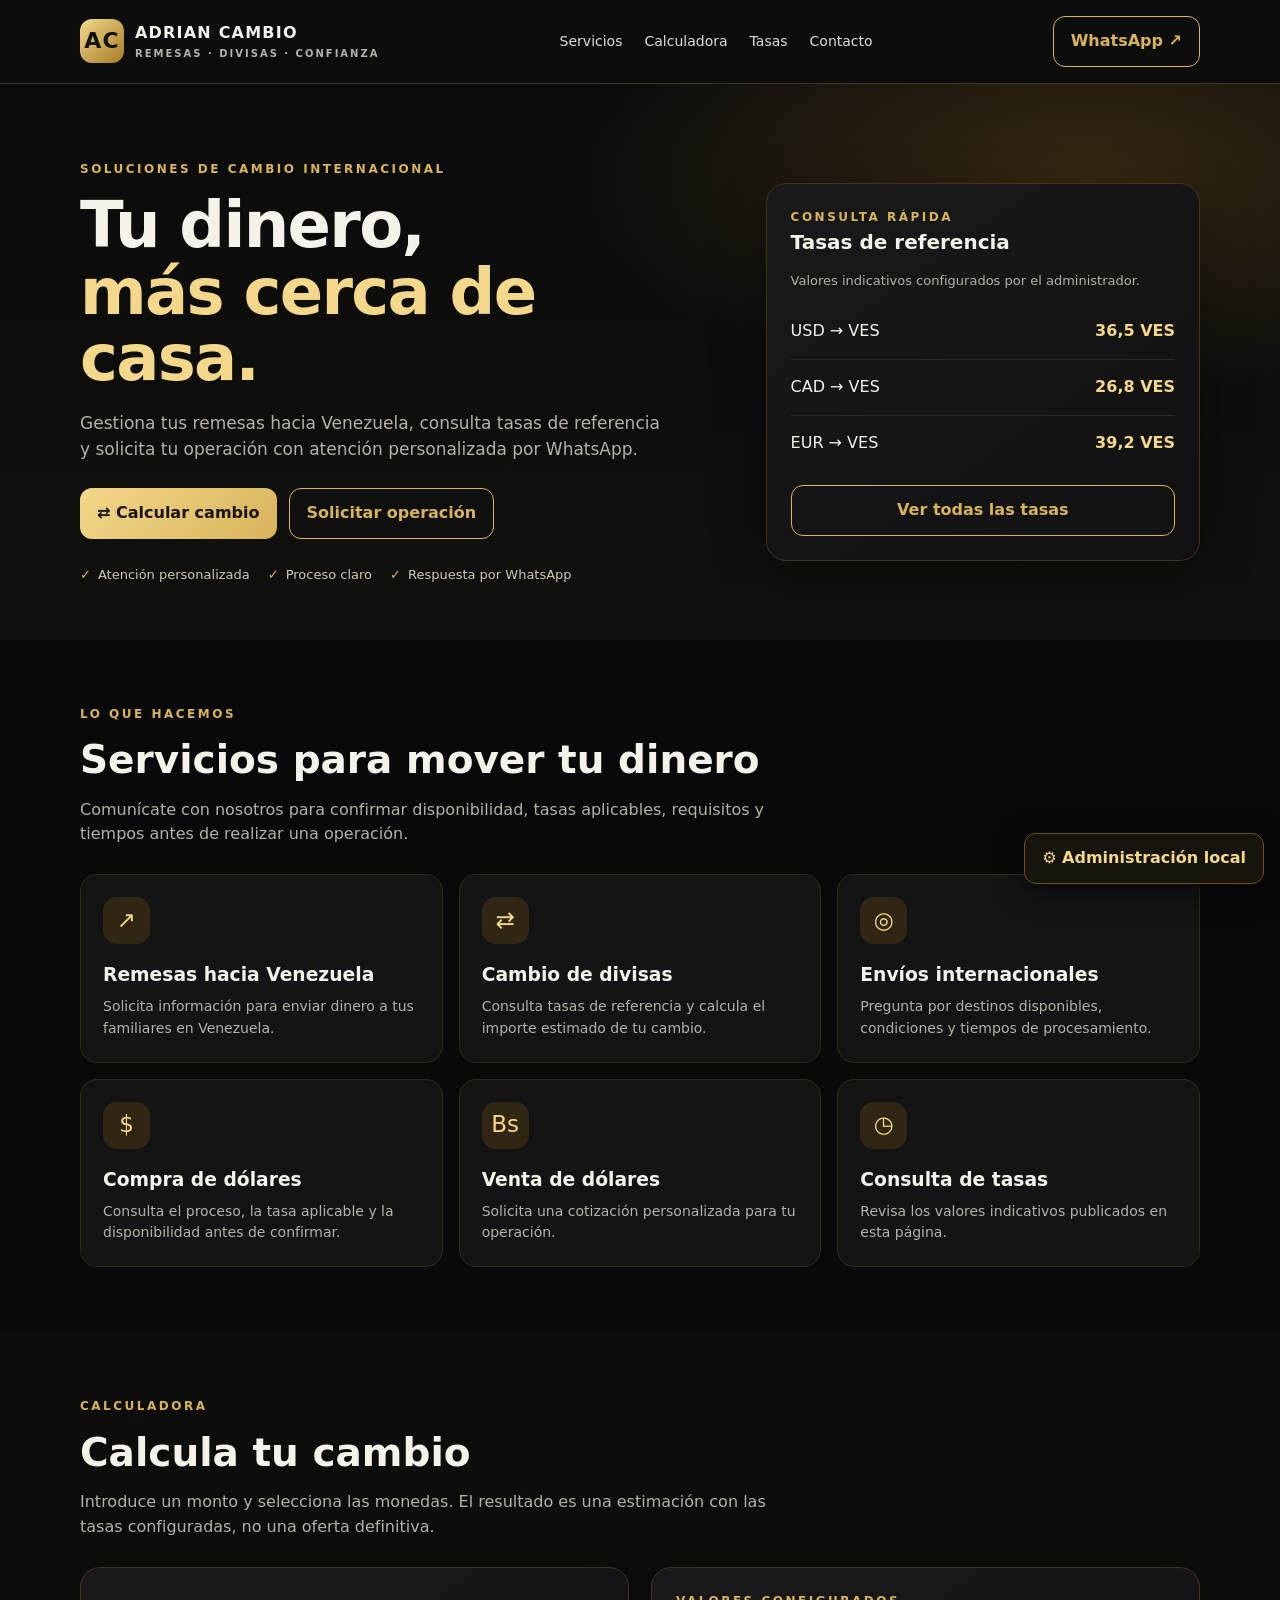
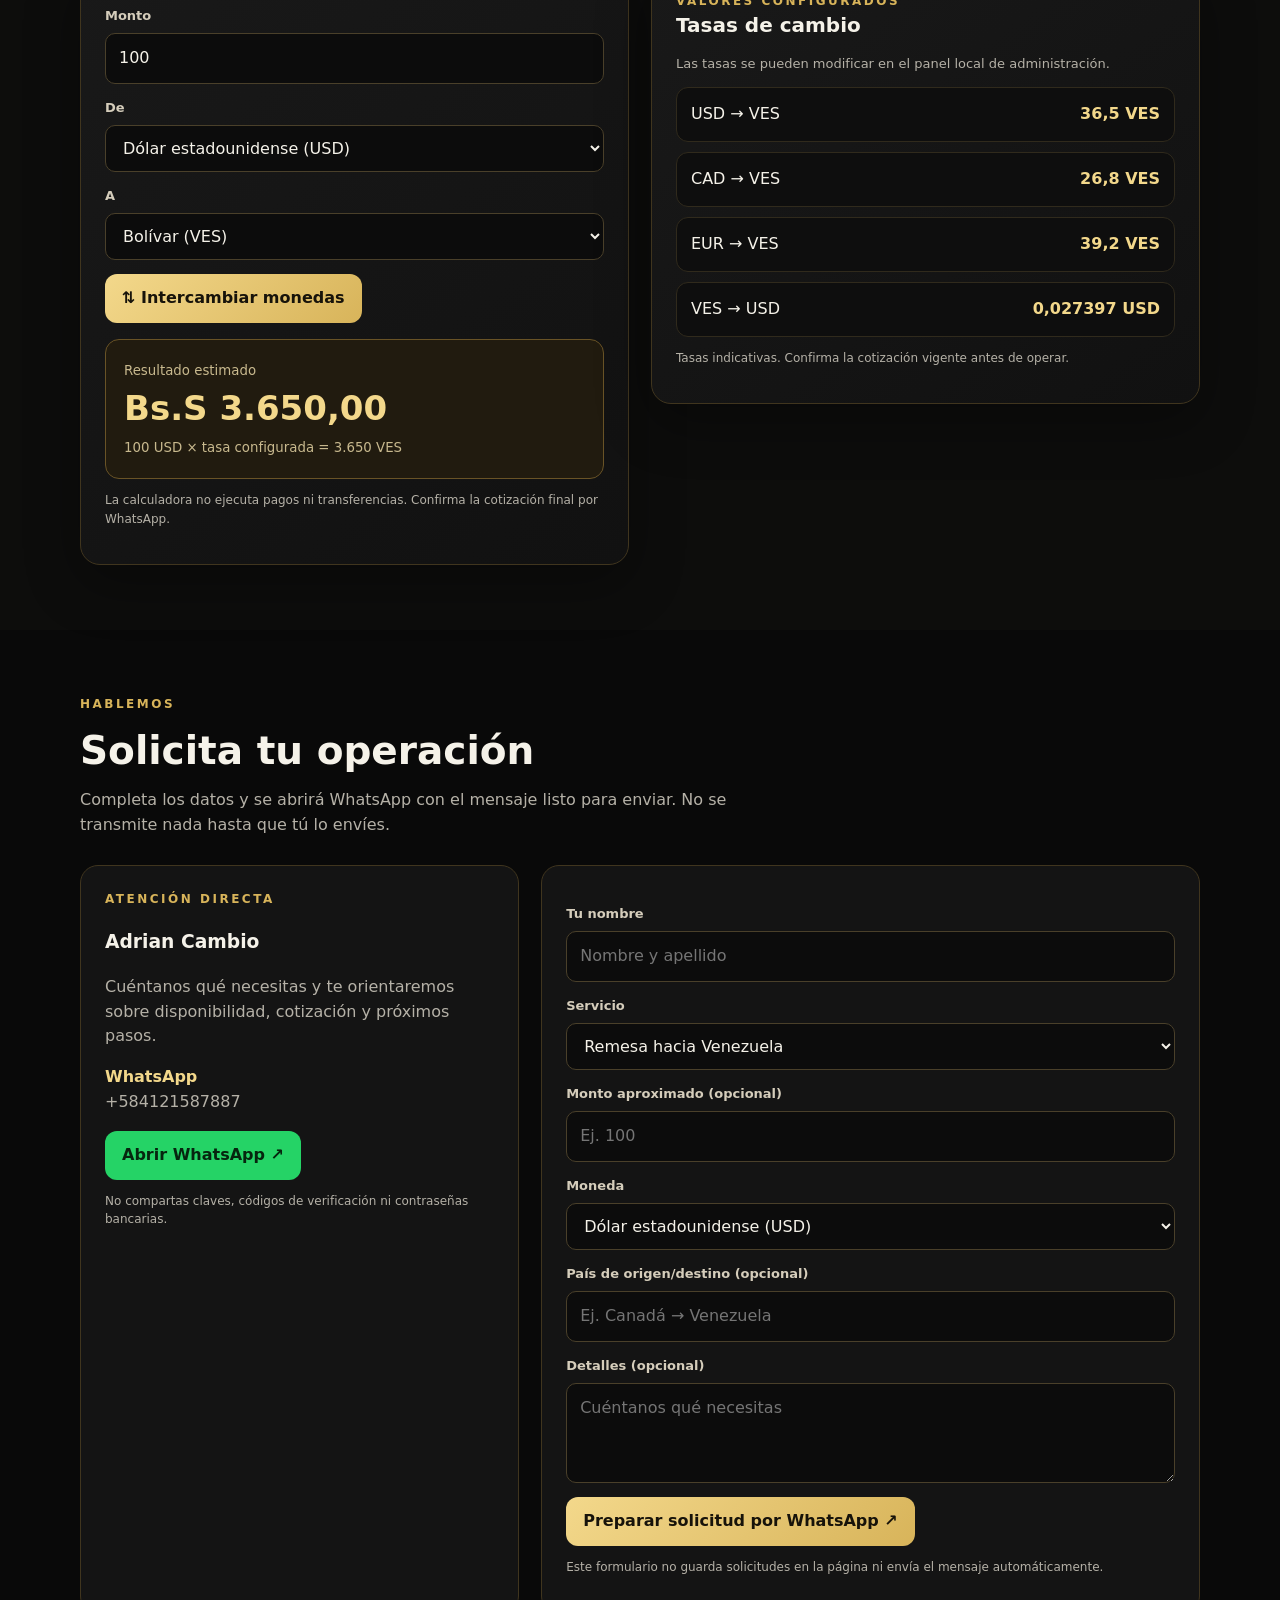
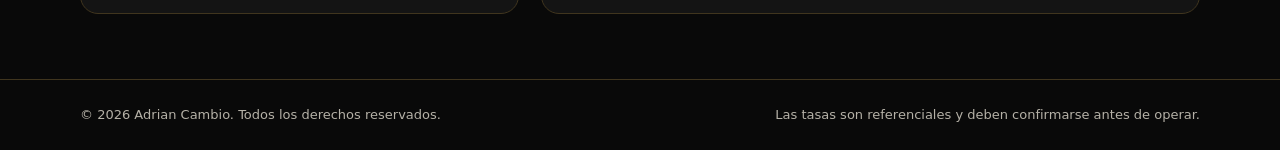
==== index.html @ f095df82 "Rename adrian_cambio (1).html to index.html" ====
<!DOCTYPE html>
<html lang="es">
<head>
<meta charset="UTF-8">
<meta name="viewport" content="width=device-width, initial-scale=1">
<meta name="theme-color" content="#0b0b0b">
<meta name="description" content="Adrian Cambio: remesas hacia Venezuela, cambio de divisas y envíos internacionales.">
<title>Adrian Cambio | Remesas y Divisas</title>
<style>
:root{--bg:#090909;--panel:#141414;--panel2:#1c1a15;--gold:#d8b45a;--gold2:#f3d88b;--text:#f5f2e9;--muted:#b5b1a7;--line:#40351e;--green:#25d366}
*{box-sizing:border-box}html{scroll-behavior:smooth}body{margin:0;background:var(--bg);color:var(--text);font-family:Inter,system-ui,-apple-system,Segoe UI,Roboto,Arial,sans-serif;line-height:1.55}a{color:inherit;text-decoration:none}button,input,select,textarea{font:inherit}button,.btn{cursor:pointer;border:0;border-radius:12px;padding:12px 17px;font-weight:750;display:inline-flex;align-items:center;justify-content:center;gap:8px;transition:.2s}button:hover,.btn:hover{transform:translateY(-1px);filter:brightness(1.08)}.btn-gold,button.primary{background:linear-gradient(135deg,var(--gold2),var(--gold));color:#17130a}.btn-outline{border:1px solid var(--gold);color:var(--gold);background:transparent}.btn-green{background:var(--green);color:#06250f}.wrap{width:min(1120px,92%);margin:auto}.topbar{border-bottom:1px solid var(--line);background:#0d0d0d}.nav{display:flex;justify-content:space-between;align-items:center;gap:18px;padding:16px 0}.brand{display:flex;align-items:center;gap:11px;font-weight:900;letter-spacing:1.2px}.brand-mark{width:44px;height:44px;display:grid;place-items:center;border-radius:12px;background:linear-gradient(135deg,var(--gold2),#a77c27);color:#111;font-size:22px}.brand small{display:block;color:var(--muted);font-size:10px;letter-spacing:2px;font-weight:650}.navlinks{display:flex;gap:22px;color:#ddd;font-size:14px}.navlinks a:hover{color:var(--gold)}.hero{padding:76px 0 55px;background:radial-gradient(ellipse at 85% 15%,#342712 0,transparent 34%),linear-gradient(180deg,#0b0b0b,#10100e)}.hero-grid{display:grid;grid-template-columns:1.2fr .8fr;gap:34px;align-items:center}.eyebrow{color:var(--gold);font-size:12px;font-weight:850;letter-spacing:2.5px;text-transform:uppercase}.hero h1{font-size:clamp(36px,5.3vw,64px);line-height:1.04;letter-spacing:-1.7px;margin:14px 0 18px}.gold{color:var(--gold2)}.hero p{color:var(--muted);max-width:590px;font-size:17px}.actions{display:flex;gap:12px;flex-wrap:wrap;margin-top:25px}.trust{display:flex;gap:18px;flex-wrap:wrap;margin-top:26px;color:#d1c9b5;font-size:13px}.trust span:before{content:"✓";color:var(--gold);font-weight:900;margin-right:7px}.hero-card,.card{background:linear-gradient(145deg,#191919,#111);border:1px solid var(--line);border-radius:20px;padding:24px;box-shadow:0 18px 55px #0005}.hero-card h3,.card h3{margin:0 0 6px;font-size:20px}.muted{color:var(--muted)}.rate-preview{display:flex;justify-content:space-between;gap:12px;padding:15px 0;border-bottom:1px solid #302a1c}.rate-preview:last-child{border:0}.rate-preview strong{color:var(--gold2)}section{padding:65px 0}.section-head{margin-bottom:27px}.section-head h2{font-size:clamp(27px,4vw,39px);margin:7px 0}.section-head p{color:var(--muted);max-width:700px;margin:0}.services{display:grid;grid-template-columns:repeat(3,1fr);gap:16px}.service{padding:22px;border-radius:17px;background:var(--panel);border:1px solid #302a1c}.service .ico{width:47px;height:47px;border-radius:14px;background:#302613;color:var(--gold2);display:grid;place-items:center;font-size:23px;margin-bottom:16px}.service h3{margin:0 0 7px}.service p{margin:0;color:var(--muted);font-size:14px}.calc-grid{display:grid;grid-template-columns:1fr 1fr;gap:22px;align-items:start}.field{display:grid;gap:7px;margin:14px 0}.field label{font-size:13px;color:#d5cdbb;font-weight:700}.field input,.field select,.field textarea{width:100%;padding:12px 13px;border:1px solid #4a402a;border-radius:10px;background:#0c0c0c;color:var(--text);outline:none}.field input:focus,.field select:focus,.field textarea:focus{border-color:var(--gold)}.result{background:#211b0f;border:1px solid #695326;padding:18px;border-radius:14px;margin-top:16px}.result small{color:#c8b98e}.result output{display:block;font-size:clamp(24px,4vw,34px);font-weight:900;color:var(--gold2);overflow-wrap:anywhere}.rates-list{display:grid;gap:10px}.rate-row{display:flex;justify-content:space-between;gap:12px;padding:14px;border-radius:12px;background:#0e0e0e;border:1px solid #302a1c}.rate-row strong{color:var(--gold2);text-align:right}.note{font-size:12px;color:var(--muted);margin-top:12px}.contact-grid{display:grid;grid-template-columns:.8fr 1.2fr;gap:22px}.contact-box{border:1px solid var(--line);background:var(--panel);border-radius:18px;padding:24px}.contact-box p{color:var(--muted)}.footer{border-top:1px solid var(--line);padding:25px 0;color:var(--muted);font-size:13px}.footer-inner{display:flex;justify-content:space-between;gap:15px;flex-wrap:wrap}.admin-toggle{position:fixed;right:16px;bottom:16px;z-index:20;border:1px solid #695326;background:#17140d;color:var(--gold2);box-shadow:0 8px 25px #0008}.admin{display:none;position:fixed;z-index:30;inset:0;background:#000b;overflow:auto;padding:22px}.admin.open{display:block}.admin-panel{max-width:760px;margin:25px auto;background:#111;border:1px solid var(--gold);border-radius:20px;padding:24px}.admin-head{display:flex;justify-content:space-between;align-items:center;gap:12px}.admin-grid{display:grid;grid-template-columns:1fr 1fr;gap:12px}.admin .field{margin:8px 0}.admin-actions{display:flex;gap:10px;flex-wrap:wrap;margin-top:16px}.status{font-size:12px;color:var(--gold2);min-height:20px}.hidden{display:none!important}
@media(max-width:800px){.hero-grid,.calc-grid,.contact-grid{grid-template-columns:1fr}.services{grid-template-columns:repeat(2,1fr)}.navlinks{display:none}.hero{padding-top:48px}.hero h1{letter-spacing:-.8px}}
@media(max-width:520px){.services{grid-template-columns:1fr}.hero-card,.card,.contact-box{padding:19px}section{padding:48px 0}.admin{padding:8px}.admin-panel{padding:16px;margin:8px auto}.admin-grid{grid-template-columns:1fr}.nav{padding:12px 0}}
</style>
</head>
<body>
<header class="topbar"><div class="wrap nav">
<a class="brand" href="#inicio" aria-label="Adrian Cambio inicio"><span class="brand-mark">AC</span><span>ADRIAN CAMBIO<small>REMESAS · DIVISAS · CONFIANZA</small></span></a>
<nav class="navlinks" aria-label="Navegación"><a href="#servicios">Servicios</a><a href="#calculadora">Calculadora</a><a href="#tasas">Tasas</a><a href="#contacto">Contacto</a></nav>
<a class="btn btn-outline" id="navWhatsApp" target="_blank" rel="noopener">WhatsApp ↗</a>
</div></header>
<main>
<section class="hero" id="inicio"><div class="wrap hero-grid">
<div><div class="eyebrow">Soluciones de cambio internacional</div><h1>Tu dinero,<br><span class="gold">más cerca de casa.</span></h1><p id="heroText">Gestiona tus remesas hacia Venezuela, consulta tasas de referencia y solicita tu operación con atención personalizada por WhatsApp.</p><div class="actions"><a class="btn btn-gold" href="#calculadora">⇄ Calcular cambio</a><a class="btn btn-outline" href="#contacto">Solicitar operación</a></div><div class="trust"><span>Atención personalizada</span><span>Proceso claro</span><span>Respuesta por WhatsApp</span></div></div>
<div class="hero-card"><div class="eyebrow">Consulta rápida</div><h3>Tasas de referencia</h3><p class="muted" style="font-size:13px">Valores indicativos configurados por el administrador.</p><div id="heroRates"></div><a class="btn btn-outline" style="width:100%;margin-top:15px" href="#tasas">Ver todas las tasas</a></div>
</div></section>
<section id="servicios"><div class="wrap"><div class="section-head"><div class="eyebrow">Lo que hacemos</div><h2>Servicios para mover tu dinero</h2><p>Comunícate con nosotros para confirmar disponibilidad, tasas aplicables, requisitos y tiempos antes de realizar una operación.</p></div><div class="services">
<article class="service"><div class="ico">↗</div><h3>Remesas hacia Venezuela</h3><p>Solicita información para enviar dinero a tus familiares en Venezuela.</p></article>
<article class="service"><div class="ico">⇄</div><h3>Cambio de divisas</h3><p>Consulta tasas de referencia y calcula el importe estimado de tu cambio.</p></article>
<article class="service"><div class="ico">◎</div><h3>Envíos internacionales</h3><p>Pregunta por destinos disponibles, condiciones y tiempos de procesamiento.</p></article>
<article class="service"><div class="ico">$</div><h3>Compra de dólares</h3><p>Consulta el proceso, la tasa aplicable y la disponibilidad antes de confirmar.</p></article>
<article class="service"><div class="ico">Bs</div><h3>Venta de dólares</h3><p>Solicita una cotización personalizada para tu operación.</p></article>
<article class="service"><div class="ico">◷</div><h3>Consulta de tasas</h3><p>Revisa los valores indicativos publicados en esta página.</p></article>
</div></div></section>
<section id="calculadora" style="background:#0d0d0c"><div class="wrap"><div class="section-head"><div class="eyebrow">Calculadora</div><h2>Calcula tu cambio</h2><p>Introduce un monto y selecciona las monedas. El resultado es una estimación con las tasas configuradas, no una oferta definitiva.</p></div><div class="calc-grid">
<div class="card"><div class="field"><label for="amount">Monto</label><input id="amount" type="number" min="0" step="any" value="100" inputmode="decimal"></div><div class="field"><label for="fromCurrency">De</label><select id="fromCurrency"></select></div><div class="field"><label for="toCurrency">A</label><select id="toCurrency"></select></div><button class="primary" id="swapBtn" type="button">⇅ Intercambiar monedas</button><div class="result"><small>Resultado estimado</small><output id="calcResult">—</output><small id="calcFormula">Configura las tasas para calcular.</small></div><p class="note">La calculadora no ejecuta pagos ni transferencias. Confirma la cotización final por WhatsApp.</p></div>
<div class="card" id="tasas"><div class="eyebrow">Valores configurados</div><h3>Tasas de cambio</h3><p class="muted" style="font-size:13px">Las tasas se pueden modificar en el panel local de administración.</p><div class="rates-list" id="ratesList"></div><p class="note" id="rateUpdated">Tasas indicativas. Consulta la cotización vigente antes de operar.</p></div>
</div></div></section>
<section id="contacto"><div class="wrap"><div class="section-head"><div class="eyebrow">Hablemos</div><h2>Solicita tu operación</h2><p>Completa los datos y se abrirá WhatsApp con el mensaje listo para enviar. No se transmite nada hasta que tú lo envíes.</p></div><div class="contact-grid">
<div class="contact-box"><div class="eyebrow">Atención directa</div><h3>Adrian Cambio</h3><p>Cuéntanos qué necesitas y te orientaremos sobre disponibilidad, cotización y próximos pasos.</p><p><strong style="color:var(--gold2)">WhatsApp</strong><br><span id="phoneText">+58 412-1587887</span></p><a class="btn btn-green" id="contactWhatsApp" target="_blank" rel="noopener">Abrir WhatsApp ↗</a><p class="note">No compartas claves, códigos de verificación ni contraseñas bancarias.</p></div>
<form class="contact-box" id="requestForm"><div class="field"><label for="clientName">Tu nombre</label><input id="clientName" required maxlength="80" placeholder="Nombre y apellido"></div><div class="field"><label for="serviceType">Servicio</label><select id="serviceType" required><option value="Remesa hacia Venezuela">Remesa hacia Venezuela</option><option value="Cambio de divisas">Cambio de divisas</option><option value="Envío internacional">Envío internacional</option><option value="Compra de dólares">Compra de dólares</option><option value="Venta de dólares">Venta de dólares</option><option value="Consulta de tasas">Consulta de tasas</option></select></div><div class="field"><label for="requestAmount">Monto aproximado (opcional)</label><input id="requestAmount" type="number" min="0" step="any" placeholder="Ej. 100"></div><div class="field"><label for="requestCurrency">Moneda</label><select id="requestCurrency"></select></div><div class="field"><label for="destination">País de origen/destino (opcional)</label><input id="destination" maxlength="100" placeholder="Ej. Canadá → Venezuela"></div><div class="field"><label for="details">Detalles (opcional)</label><textarea id="details" rows="3" maxlength="500" placeholder="Cuéntanos qué necesitas"></textarea></div><button class="primary" type="submit">Preparar solicitud por WhatsApp ↗</button><p class="note">Este formulario no guarda solicitudes en la página ni envía el mensaje automáticamente.</p></form>
</div></div></section>
</main>
<footer class="footer"><div class="wrap footer-inner"><span>© <span id="year"></span> Adrian Cambio. Todos los derechos reservados.</span><span>Las tasas son referenciales y deben confirmarse antes de operar.</span></div></footer>
<button class="admin-toggle" id="adminOpen" type="button">⚙ Administración local</button>
<div class="admin" id="adminModal" role="dialog" aria-modal="true" aria-labelledby="adminTitle"><div class="admin-panel">
<div class="admin-head"><div><div class="eyebrow">Configuración de este navegador</div><h2 id="adminTitle" style="margin:4px 0">Panel de administración</h2></div><button class="btn-outline" id="adminClose" type="button" aria-label="Cerrar">✕</button></div>
<p class="muted">Los cambios se guardan en el almacenamiento local de este navegador. No hay contraseña ni protección de servidor; no uses este panel para administrar información sensible en una web pública.</p>
<div class="admin-grid">
<div class="field"><label for="adminPhone">WhatsApp (con código de país)</label><input id="adminPhone" placeholder="584121587887"></div>
<div class="field"><label for="adminHero">Texto principal</label><input id="adminHero" maxlength="300"></div>
<div class="field"><label for="rateUSD">Tasa USD → VES</label><input id="rateUSD" type="number" min="0.000001" step="any"></div>
<div class="field"><label for="rateCAD">Tasa CAD → VES</label><input id="rateCAD" type="number" min="0.000001" step="any"></div>
<div class="field"><label for="rateEUR">Tasa EUR → VES</label><input id="rateEUR" type="number" min="0.000001" step="any"></div>
<div class="field"><label for="rateVESUSD">Tasa VES → USD</label><input id="rateVESUSD" type="number" min="0.000001" step="any"></div>
</div>
<div class="field"><label for="adminDisclaimer">Nota sobre tasas</label><input id="adminDisclaimer" maxlength="200"></div>
<div class="admin-actions"><button class="primary" id="saveAdmin" type="button">Guardar cambios</button><button class="btn-outline" id="resetAdmin" type="button">Restaurar valores iniciales</button></div><p class="status" id="adminStatus" aria-live="polite"></p>
<hr style="border:0;border-top:1px solid var(--line);margin:22px 0"><h3>Uso en Blogger</h3><p class="muted">Para publicar, copia el contenido de este archivo y pégalo en el editor HTML del tema o en un gadget HTML/JavaScript. Blogger puede modificar o restringir algunas estructuras según el lugar donde lo pegues. La persistencia local seguirá siendo distinta para cada navegador.</p>
</div></div>
<script>
(function(){
'use strict';
const KEY='adrianCambioSettingsV1';
const DEFAULTS={phone:'584121587887',hero:'Gestiona tus remesas hacia Venezuela, consulta tasas de referencia y solicita tu operación con atención personalizada por WhatsApp.',rates:{USD:36.5,CAD:26.8,EUR:39.2,VESUSD:1/36.5},disclaimer:'Tasas indicativas. Confirma la cotización vigente antes de operar.'};
let settings=loadSettings();
function loadSettings(){try{const s=JSON.parse(localStorage.getItem(KEY));if(s&&s.rates)return {...DEFAULTS,...s,rates:{...DEFAULTS.rates,...s.rates}}}catch(e){}return JSON.parse(JSON.stringify(DEFAULTS))}
function saveSettings(){try{localStorage.setItem(KEY,JSON.stringify(settings));return true}catch(e){return false}}
const $=id=>document.getElementById(id);
function num(v){const n=Number(v);return Number.isFinite(n)&&n>0?n:0}
function money(v,currency){try{return new Intl.NumberFormat('es-VE',{style:'currency',currency,maximumFractionDigits:2}).format(v)}catch(e){return Number(v).toLocaleString('es-VE',{maximumFractionDigits:2})+' '+currency}}
function formatRate(v){return Number(v).toLocaleString('es-VE',{maximumFractionDigits:6})}
function ratesToVES(code){if(code==='VES')return 1;if(code==='USD')return num(settings.rates.USD);if(code==='CAD')return num(settings.rates.CAD);if(code==='EUR')return num(settings.rates.EUR);return 0}
function convert(amount,from,to){if(from==='VES'&&to==='USD')return amount*num(settings.rates.VESUSD);if(from==='USD'&&to==='VES')return amount*num(settings.rates.USD);const a=ratesToVES(from),b=ratesToVES(to);return a&&b?amount*a/b:NaN}
function waUrl(message){return 'https://wa.me/'+String(settings.phone).replace(/\D/g,'')+'?text='+encodeURIComponent(message)}
function refreshLinks(){const url=waUrl('Hola, Adrian Cambio. Quisiera información sobre sus servicios.');$('navWhatsApp').href=url;$('contactWhatsApp').href=url;$('phoneText').textContent='+'+settings.phone.replace(/\D/g,'')}
function renderRates(){const items=[['USD','VES',settings.rates.USD],['CAD','VES',settings.rates.CAD],['EUR','VES',settings.rates.EUR],['VES','USD',settings.rates.VESUSD]];$('heroRates').innerHTML=items.slice(0,3).map(x=>`<div class="rate-preview"><span>${x[0]} → ${x[1]}</span><strong>${formatRate(x[2])} ${x[1]}</strong></div>`).join('');$('ratesList').innerHTML=items.map(x=>`<div class="rate-row"><span>${x[0]} → ${x[1]}</span><strong>${formatRate(x[2])} ${x[1]}</strong></div>`).join('');$('rateUpdated').textContent=settings.disclaimer}
function fillCurrencySelects(){const opts=[['USD','Dólar estadounidense (USD)'],['VES','Bolívar (VES)'],['CAD','Dólar canadiense (CAD)'],['EUR','Euro (EUR)']].map(x=>`<option value="${x[0]}">${x[1]}</option>`).join('');['fromCurrency','toCurrency','requestCurrency'].forEach(id=>$(id).innerHTML=opts);$('fromCurrency').value='USD';$('toCurrency').value='VES';$('requestCurrency').value='USD'}
function updateCalc(){const amount=num($('amount').value),from=$('fromCurrency').value,to=$('toCurrency').value;if(!amount){$('calcResult').textContent='—';$('calcFormula').textContent='Introduce un monto mayor que cero.';return}const result=convert(amount,from,to);$('calcResult').textContent=Number.isFinite(result)?money(result,to):'No disponible';$('calcFormula').textContent=Number.isFinite(result)?`${formatRate(amount)} ${from} × tasa configurada = ${formatRate(result)} ${to}`:'No hay una tasa válida para esta conversión.'}
function fillAdmin(){ $('adminPhone').value=settings.phone;$('adminHero').value=settings.hero;$('rateUSD').value=settings.rates.USD;$('rateCAD').value=settings.rates.CAD;$('rateEUR').value=settings.rates.EUR;$('rateVESUSD').value=settings.rates.VESUSD;$('adminDisclaimer').value=settings.disclaimer}
function render(){ $('heroText').textContent=settings.hero;refreshLinks();renderRates();updateCalc()}
$('amount').addEventListener('input',updateCalc);$('fromCurrency').addEventListener('change',updateCalc);$('toCurrency').addEventListener('change',updateCalc);
$('swapBtn').addEventListener('click',()=>{const f=$('fromCurrency').value;$('fromCurrency').value=$('toCurrency').value;$('toCurrency').value=f;updateCalc()});
$('requestForm').addEventListener('submit',e=>{e.preventDefault();const name=$('clientName').value.trim(),service=$('serviceType').value,amount=$('requestAmount').value.trim(),currency=$('requestCurrency').value,dest=$('destination').value.trim(),details=$('details').value.trim();let msg=`Hola, Adrian Cambio. Quiero solicitar información sobre una operación.\n\nNombre: ${name}\nServicio: ${service}`;if(amount)msg+=`\nMonto aproximado: ${amount} ${currency}`;if(dest)msg+=`\nOrigen/destino: ${dest}`;if(details)msg+=`\nDetalles: ${details}`;msg+='\n\nPor favor, confirmen la tasa vigente, disponibilidad, requisitos y pasos para completar la operación.';window.open(waUrl(msg),'_blank','noopener,noreferrer')});
$('adminOpen').addEventListener('click',()=>{$('adminModal').classList.add('open');fillAdmin()});$('adminClose').addEventListener('click',()=>$('adminModal').classList.remove('open'));$('adminModal').addEventListener('click',e=>{if(e.target===$('adminModal'))$('adminModal').classList.remove('open')});document.addEventListener('keydown',e=>{if(e.key==='Escape')$('adminModal').classList.remove('open')});
$('saveAdmin').addEventListener('click',()=>{const phone=$('adminPhone').value.replace(/\D/g,'');const usd=num($('rateUSD').value),cad=num($('rateCAD').value),eur=num($('rateEUR').value),vesusd=num($('rateVESUSD').value);if(phone.length<8||!usd||!cad||!eur||!vesusd){$('adminStatus').textContent='Revisa el teléfono y coloca tasas numéricas mayores que cero.';return}settings={phone,hero:$('adminHero').value.trim()||DEFAULTS.hero,rates:{USD:usd,CAD:cad,EUR:eur,VESUSD:vesusd},disclaimer:$('adminDisclaimer').value.trim()||DEFAULTS.disclaimer};const ok=saveSettings();render();$('adminStatus').textContent=ok?'Cambios guardados en este navegador.':'No se pudo guardar; el navegador podría bloquear el almacenamiento local.'});
$('resetAdmin').addEventListener('click',()=>{settings=JSON.parse(JSON.stringify(DEFAULTS));saveSettings();fillAdmin();render();$('adminStatus').textContent='Se restauraron los valores iniciales.'});
$('year').textContent=new Date().getFullYear();fillCurrencySelects();render();
})();
</script>
</body>
</html>
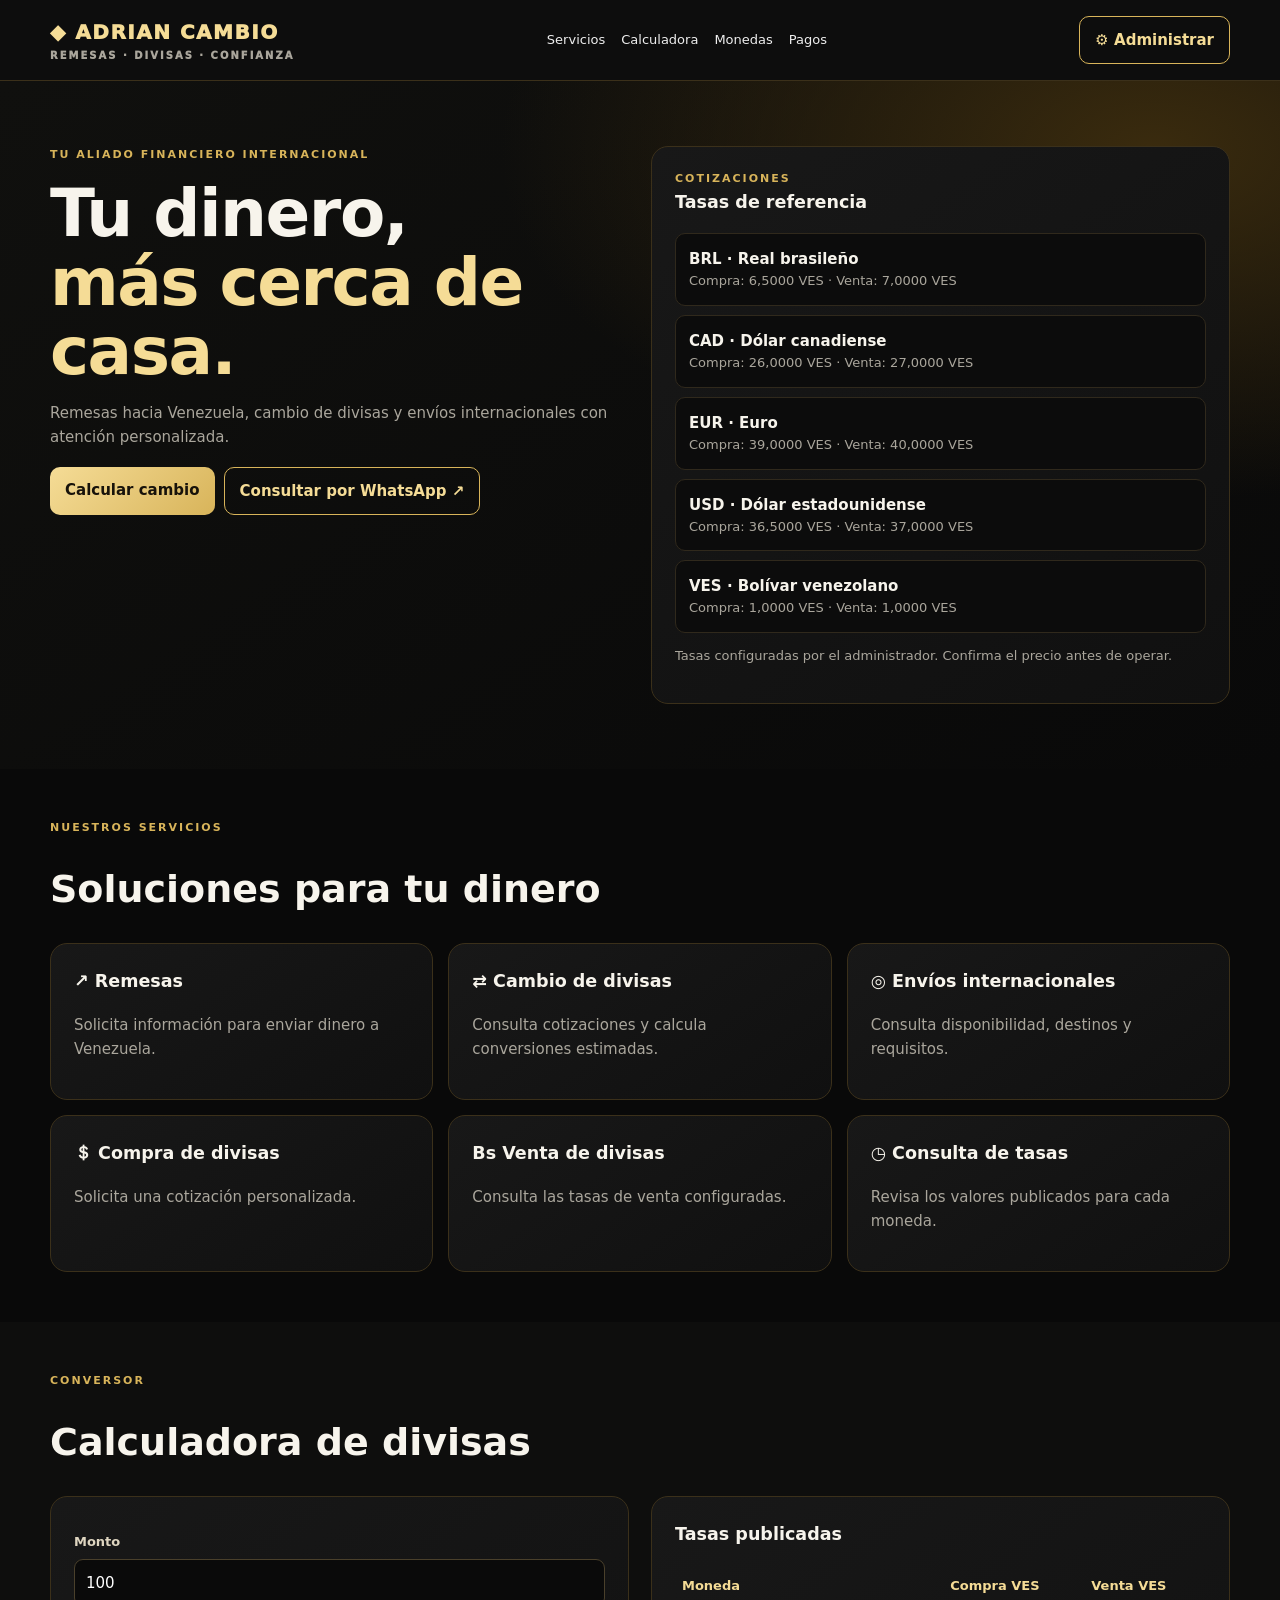
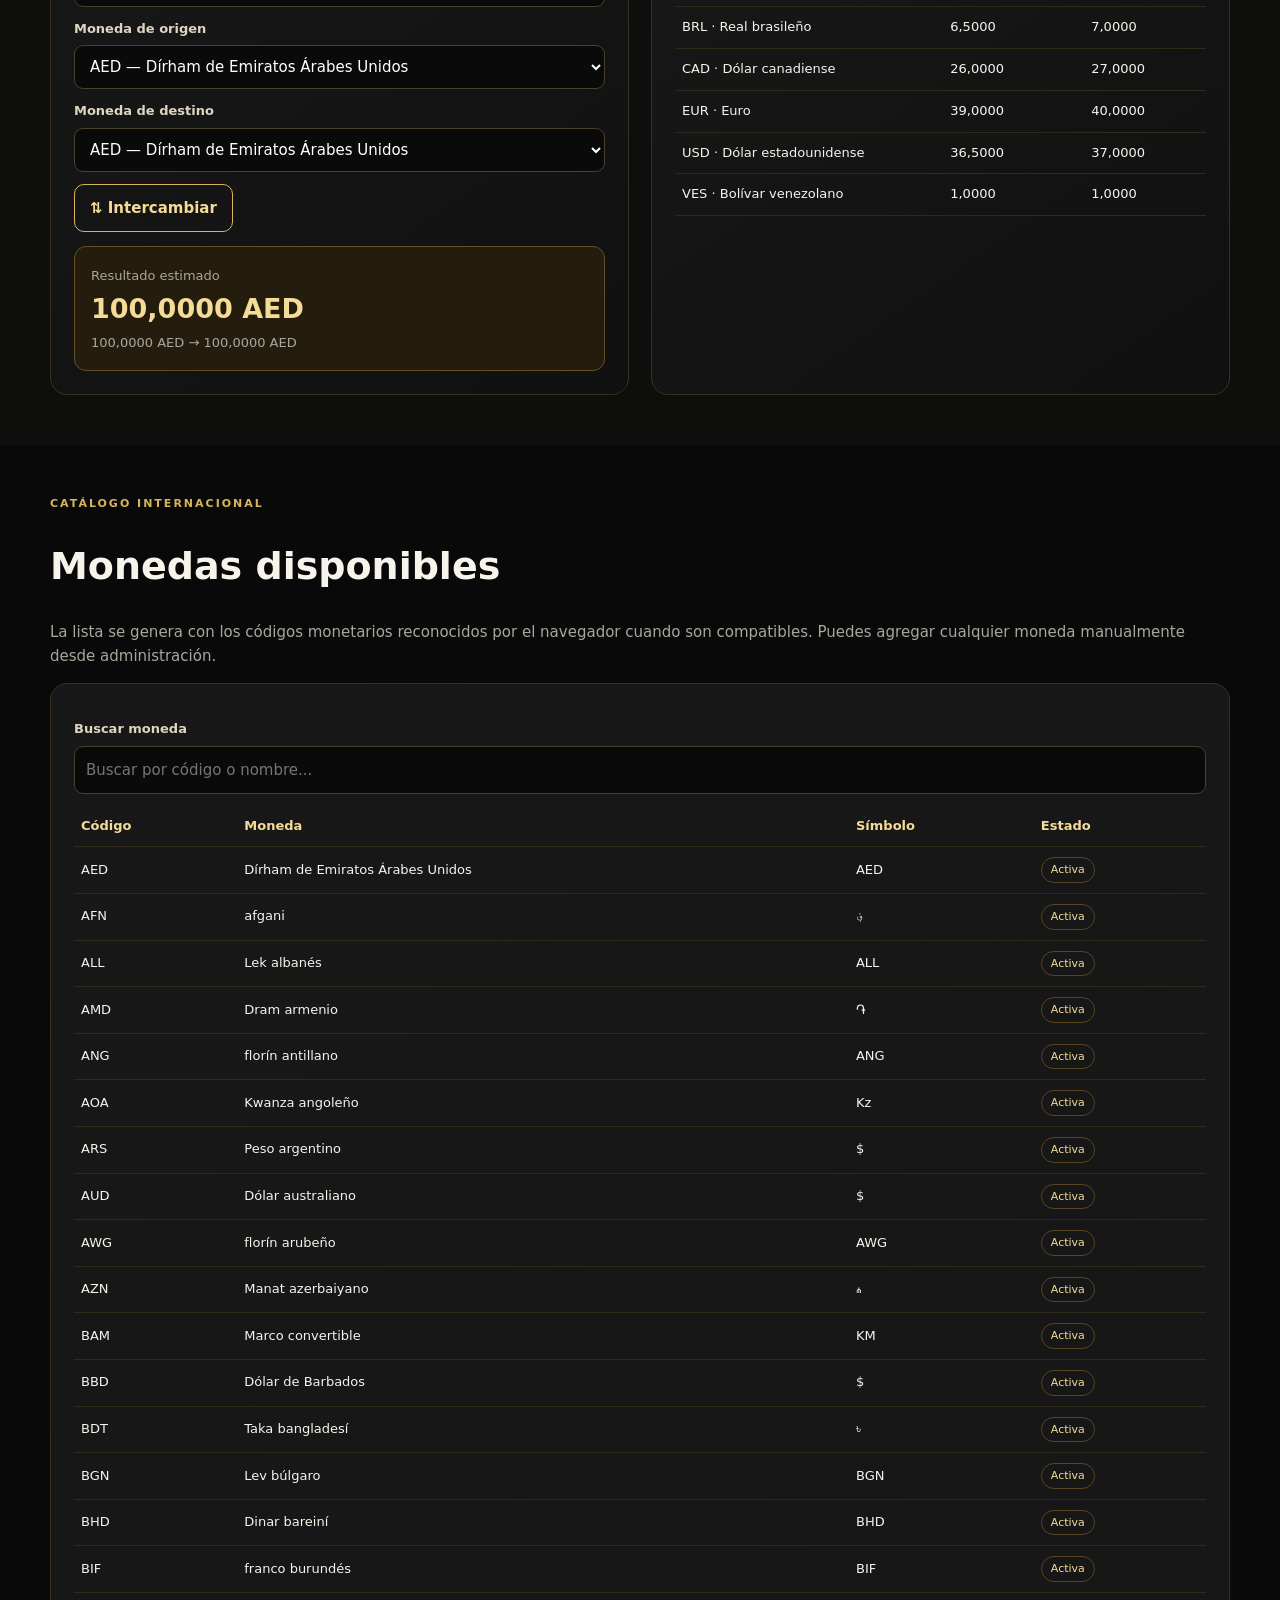
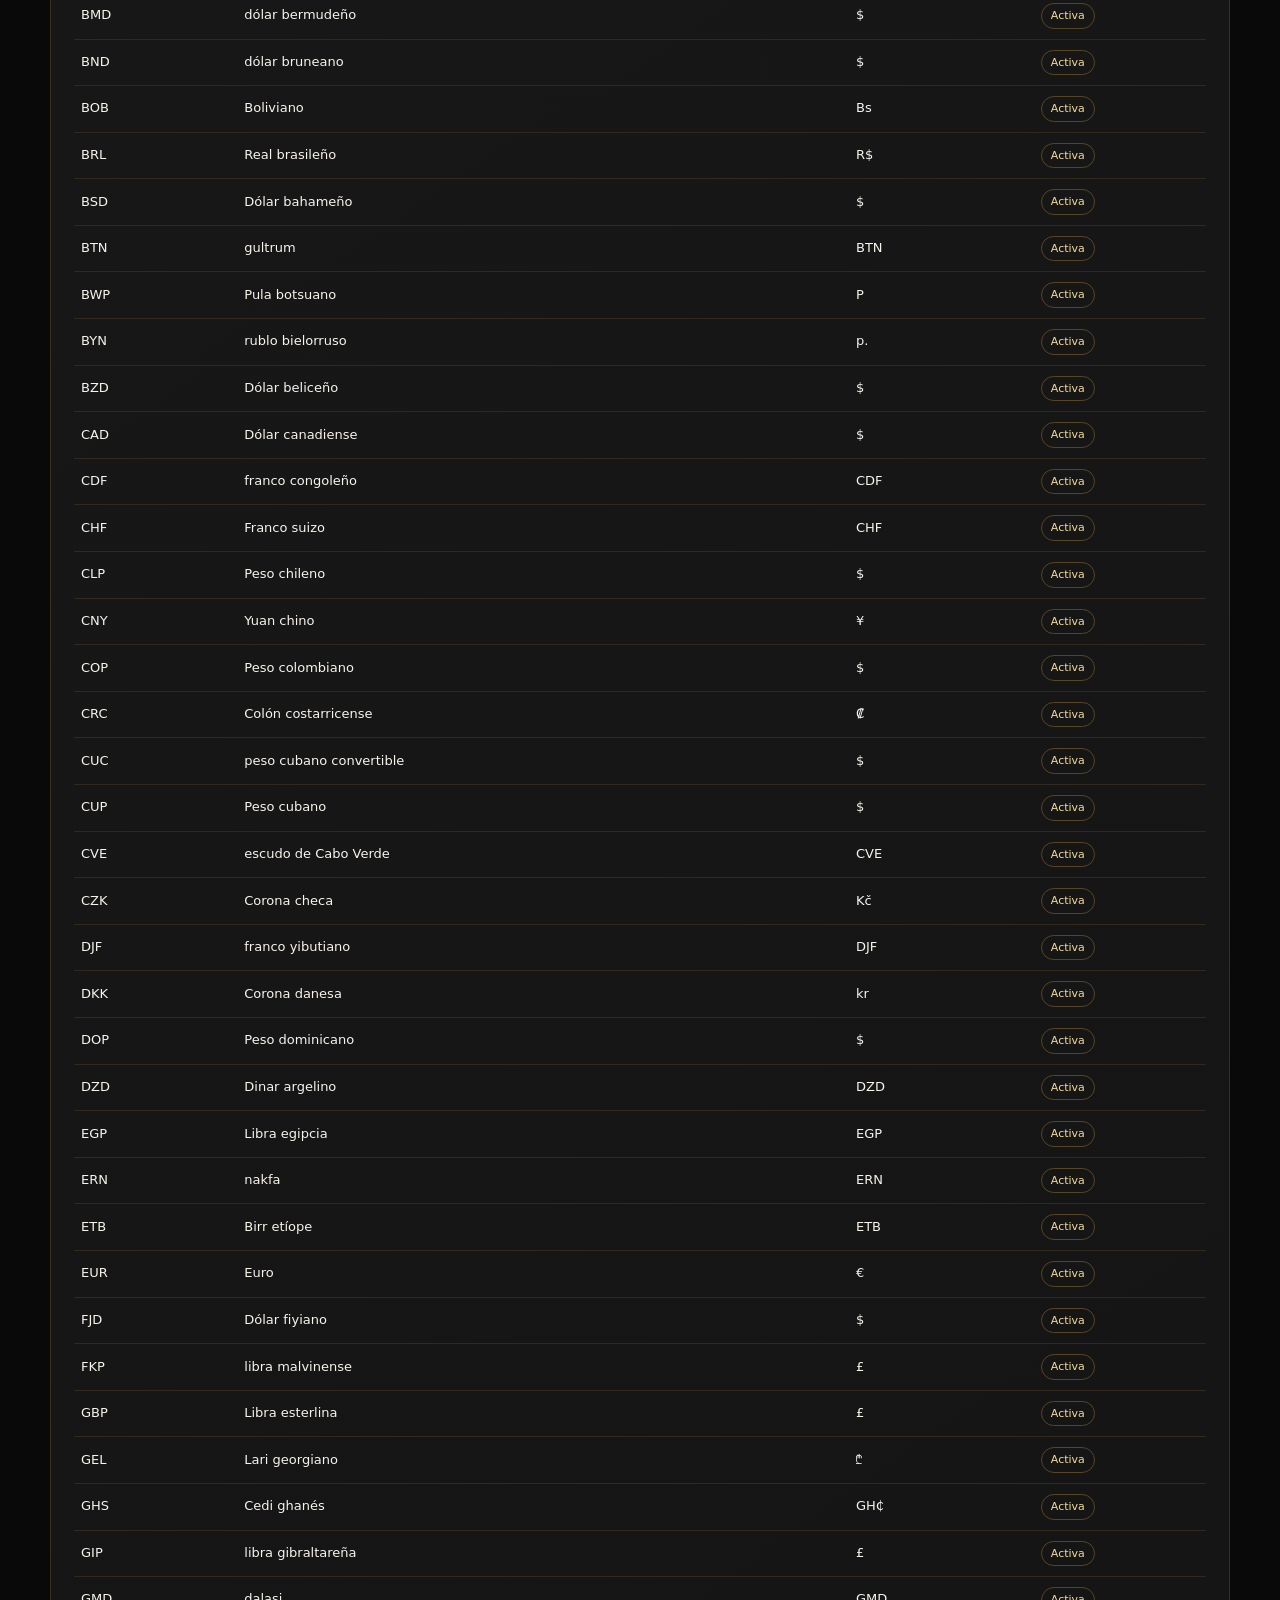
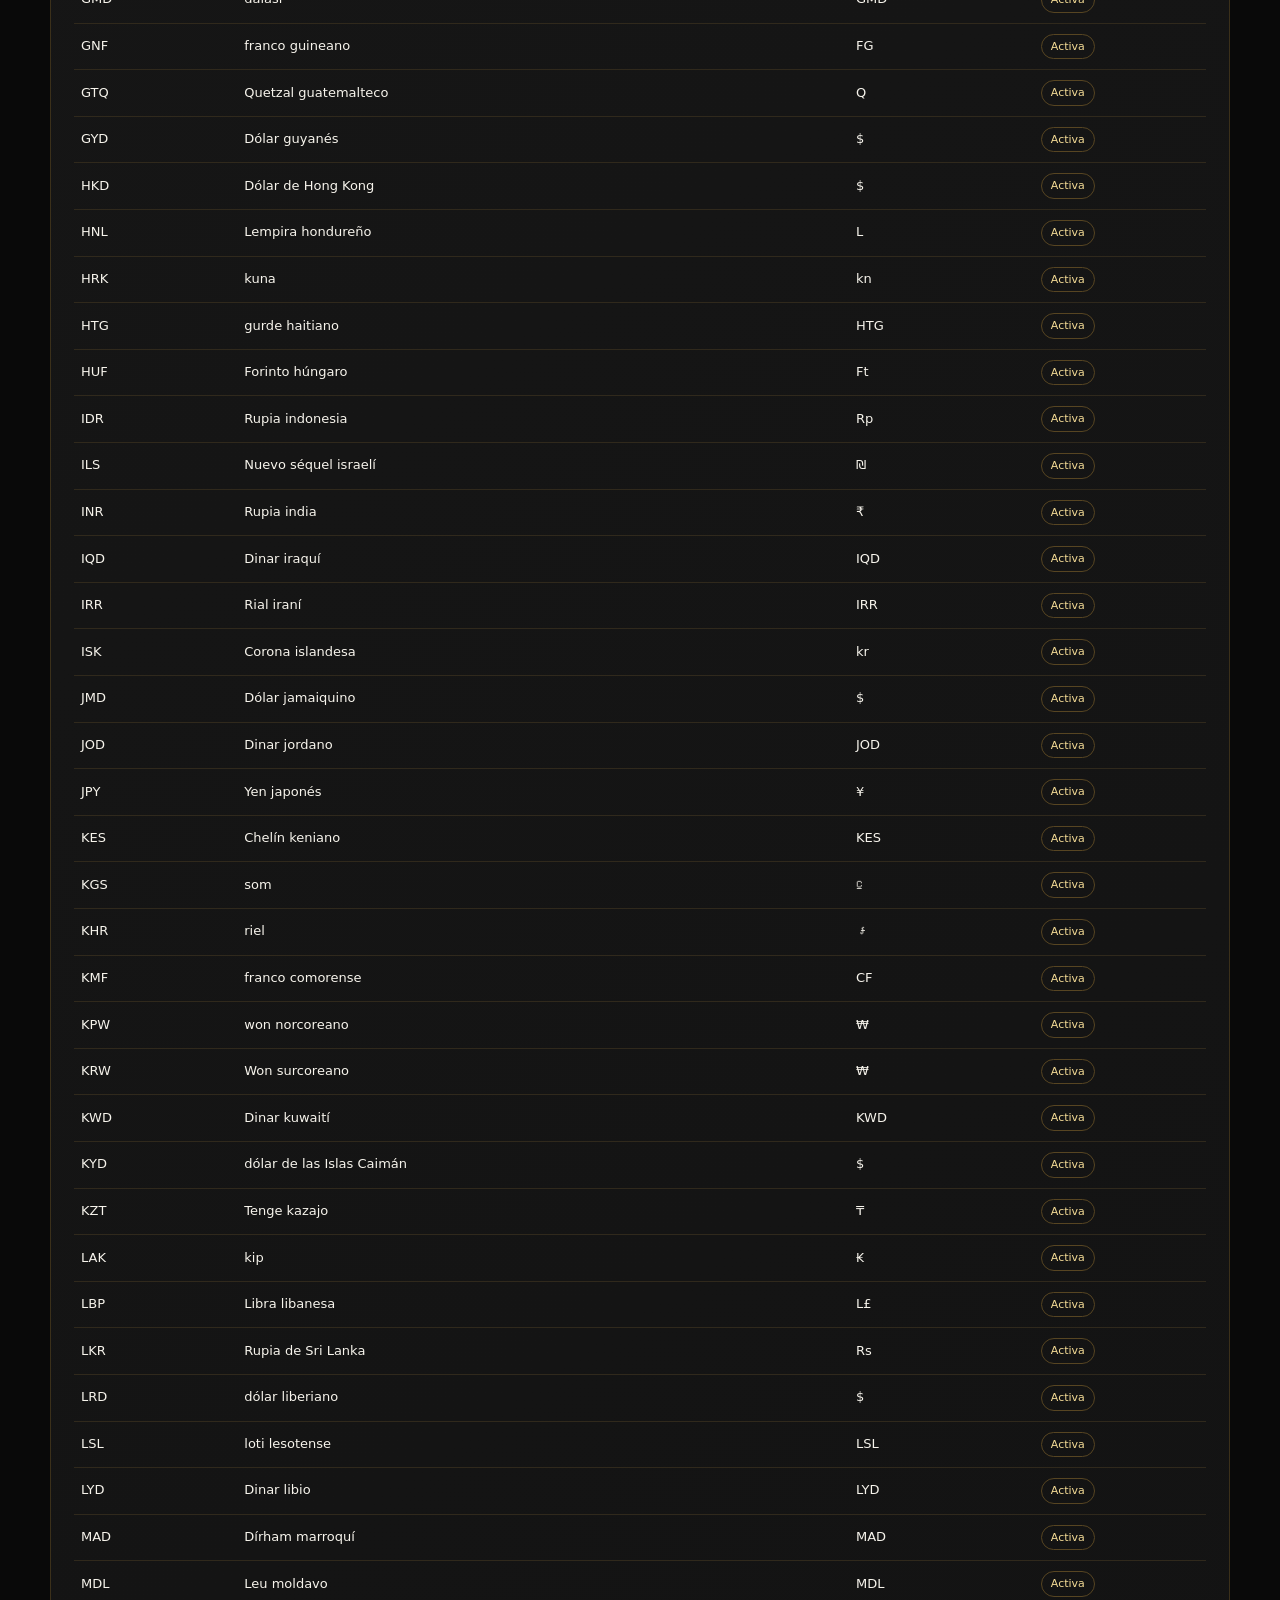
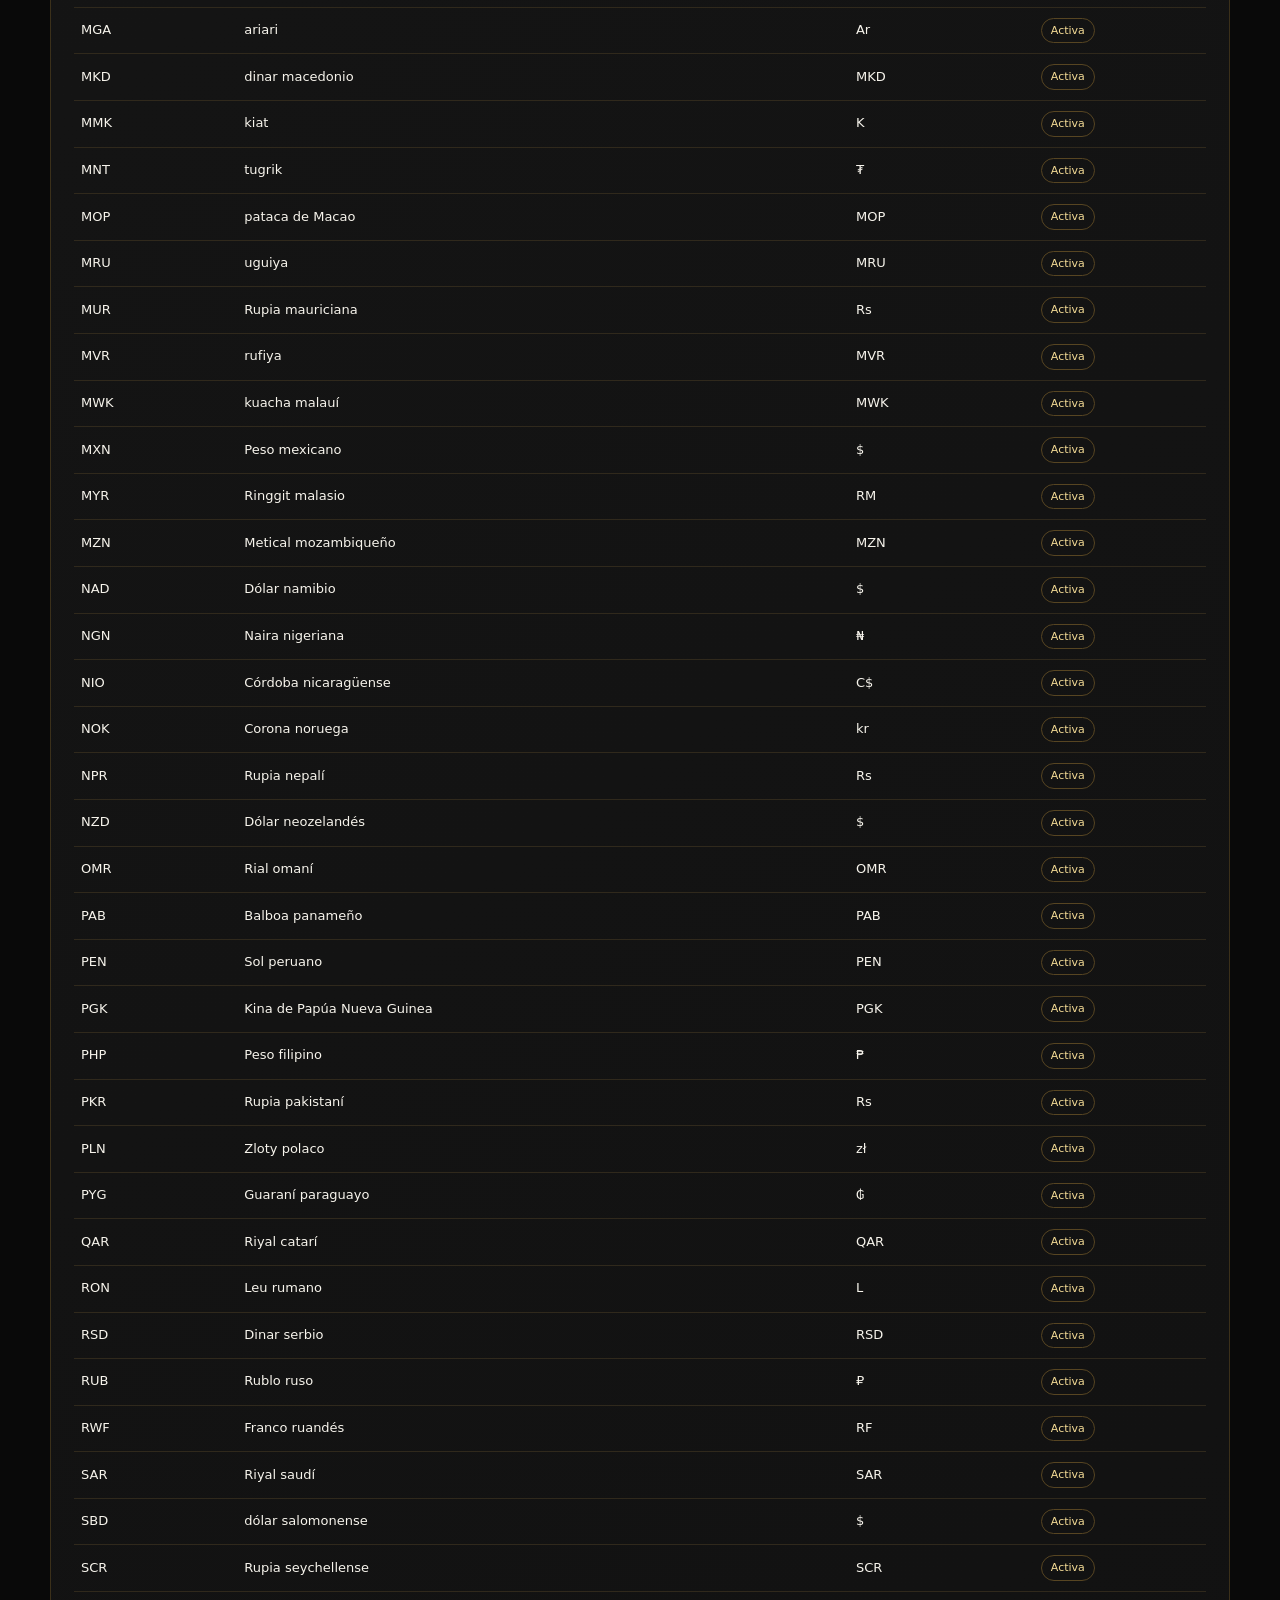
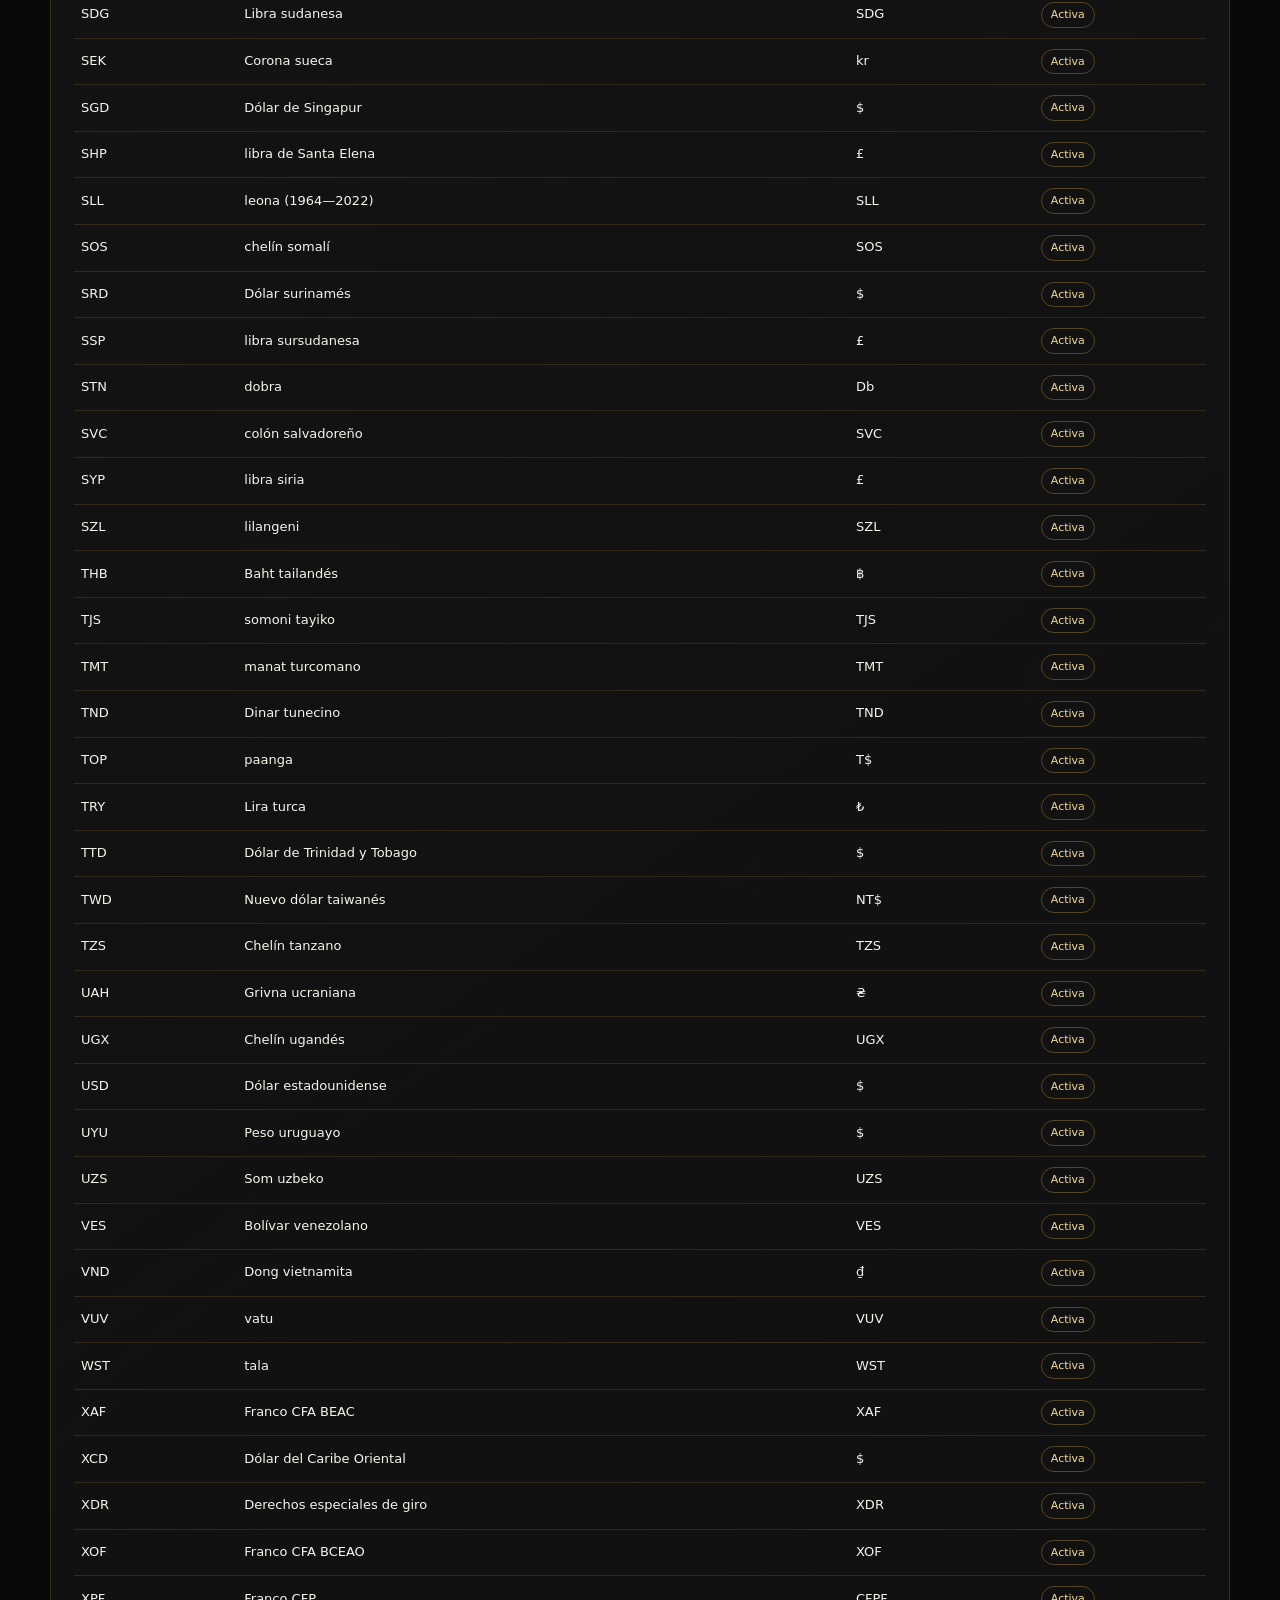
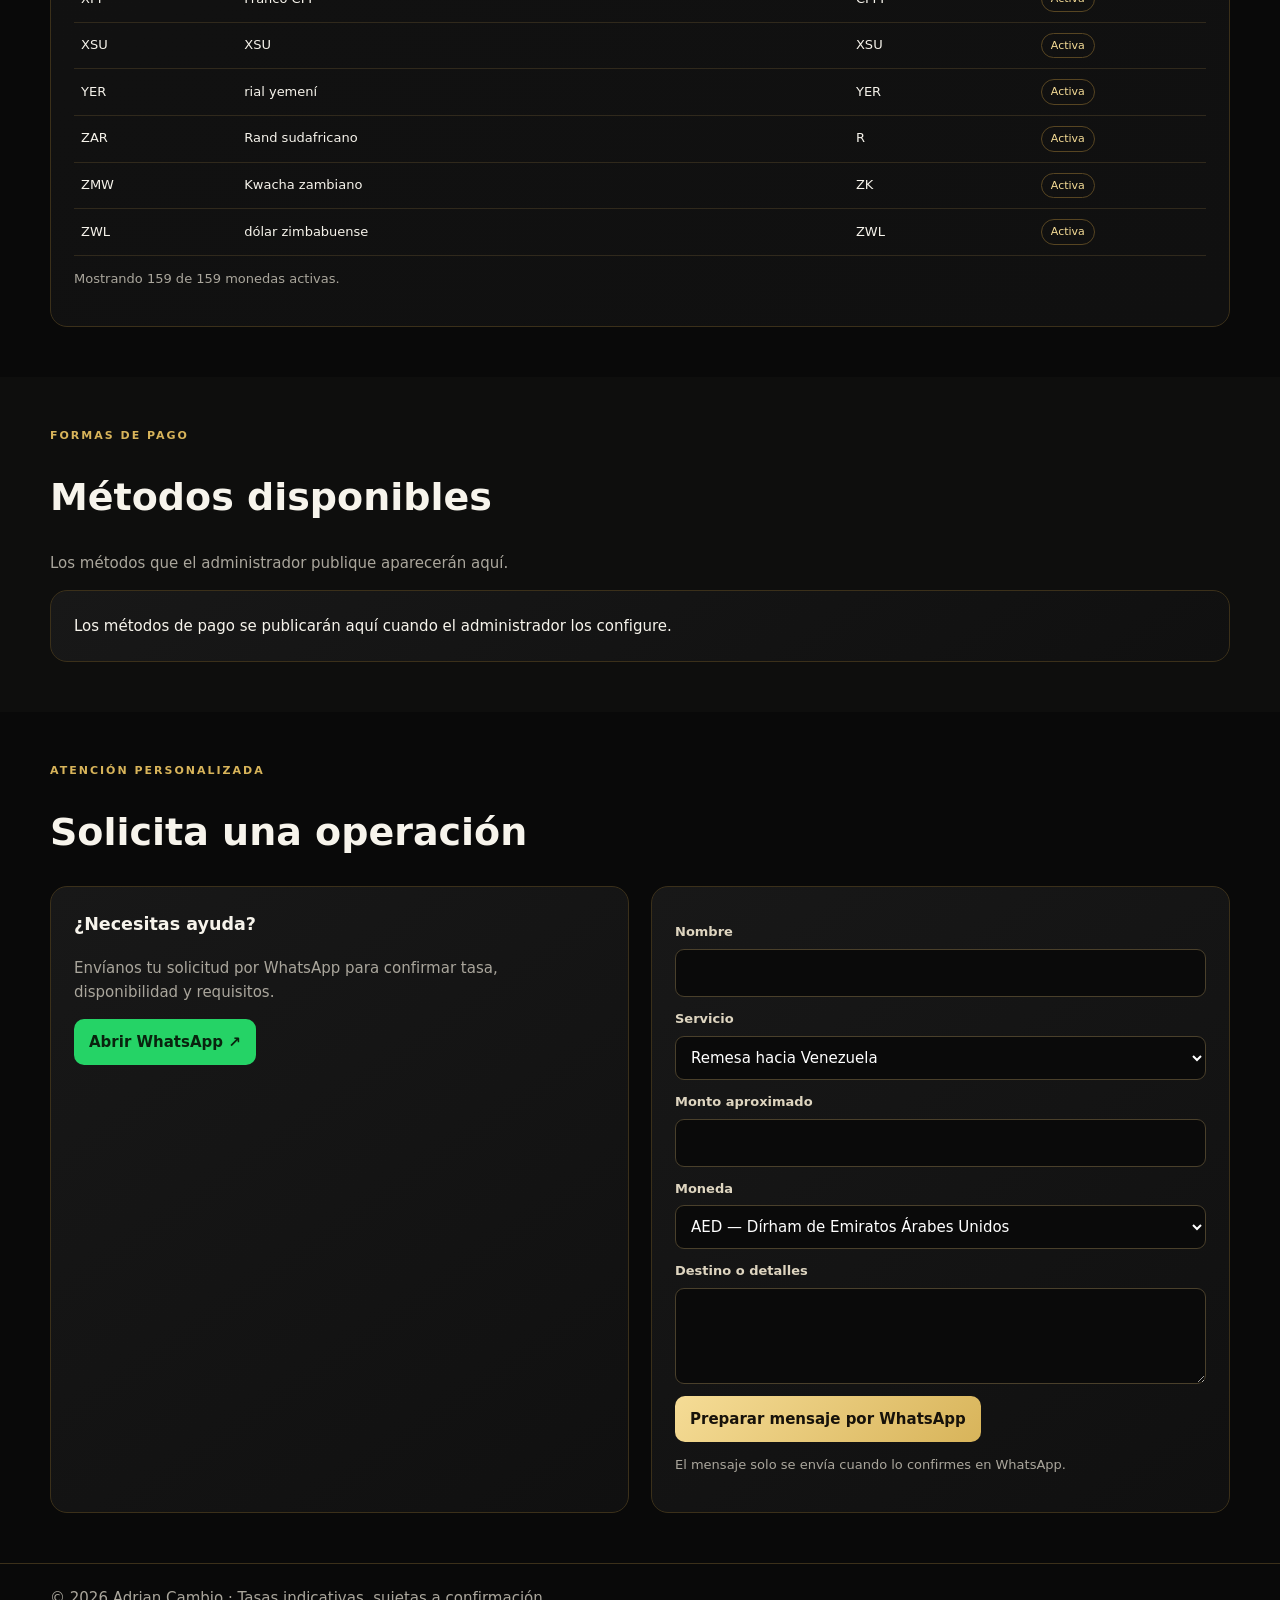
==== commit 330eb15a: "Add files via upload" ====
--- a/index.html
+++ b/index.html
@@ -1,92 +1,662 @@
-<!DOCTYPE html>
-<html lang="es">
-<head>
-<meta charset="UTF-8">
-<meta name="viewport" content="width=device-width, initial-scale=1">
-<meta name="theme-color" content="#0b0b0b">
-<meta name="description" content="Adrian Cambio: remesas hacia Venezuela, cambio de divisas y envíos internacionales.">
-<title>Adrian Cambio | Remesas y Divisas</title>
-<style>
-:root{--bg:#090909;--panel:#141414;--panel2:#1c1a15;--gold:#d8b45a;--gold2:#f3d88b;--text:#f5f2e9;--muted:#b5b1a7;--line:#40351e;--green:#25d366}
-*{box-sizing:border-box}html{scroll-behavior:smooth}body{margin:0;background:var(--bg);color:var(--text);font-family:Inter,system-ui,-apple-system,Segoe UI,Roboto,Arial,sans-serif;line-height:1.55}a{color:inherit;text-decoration:none}button,input,select,textarea{font:inherit}button,.btn{cursor:pointer;border:0;border-radius:12px;padding:12px 17px;font-weight:750;display:inline-flex;align-items:center;justify-content:center;gap:8px;transition:.2s}button:hover,.btn:hover{transform:translateY(-1px);filter:brightness(1.08)}.btn-gold,button.primary{background:linear-gradient(135deg,var(--gold2),var(--gold));color:#17130a}.btn-outline{border:1px solid var(--gold);color:var(--gold);background:transparent}.btn-green{background:var(--green);color:#06250f}.wrap{width:min(1120px,92%);margin:auto}.topbar{border-bottom:1px solid var(--line);background:#0d0d0d}.nav{display:flex;justify-content:space-between;align-items:center;gap:18px;padding:16px 0}.brand{display:flex;align-items:center;gap:11px;font-weight:900;letter-spacing:1.2px}.brand-mark{width:44px;height:44px;display:grid;place-items:center;border-radius:12px;background:linear-gradient(135deg,var(--gold2),#a77c27);color:#111;font-size:22px}.brand small{display:block;color:var(--muted);font-size:10px;letter-spacing:2px;font-weight:650}.navlinks{display:flex;gap:22px;color:#ddd;font-size:14px}.navlinks a:hover{color:var(--gold)}.hero{padding:76px 0 55px;background:radial-gradient(ellipse at 85% 15%,#342712 0,transparent 34%),linear-gradient(180deg,#0b0b0b,#10100e)}.hero-grid{display:grid;grid-template-columns:1.2fr .8fr;gap:34px;align-items:center}.eyebrow{color:var(--gold);font-size:12px;font-weight:850;letter-spacing:2.5px;text-transform:uppercase}.hero h1{font-size:clamp(36px,5.3vw,64px);line-height:1.04;letter-spacing:-1.7px;margin:14px 0 18px}.gold{color:var(--gold2)}.hero p{color:var(--muted);max-width:590px;font-size:17px}.actions{display:flex;gap:12px;flex-wrap:wrap;margin-top:25px}.trust{display:flex;gap:18px;flex-wrap:wrap;margin-top:26px;color:#d1c9b5;font-size:13px}.trust span:before{content:"✓";color:var(--gold);font-weight:900;margin-right:7px}.hero-card,.card{background:linear-gradient(145deg,#191919,#111);border:1px solid var(--line);border-radius:20px;padding:24px;box-shadow:0 18px 55px #0005}.hero-card h3,.card h3{margin:0 0 6px;font-size:20px}.muted{color:var(--muted)}.rate-preview{display:flex;justify-content:space-between;gap:12px;padding:15px 0;border-bottom:1px solid #302a1c}.rate-preview:last-child{border:0}.rate-preview strong{color:var(--gold2)}section{padding:65px 0}.section-head{margin-bottom:27px}.section-head h2{font-size:clamp(27px,4vw,39px);margin:7px 0}.section-head p{color:var(--muted);max-width:700px;margin:0}.services{display:grid;grid-template-columns:repeat(3,1fr);gap:16px}.service{padding:22px;border-radius:17px;background:var(--panel);border:1px solid #302a1c}.service .ico{width:47px;height:47px;border-radius:14px;background:#302613;color:var(--gold2);display:grid;place-items:center;font-size:23px;margin-bottom:16px}.service h3{margin:0 0 7px}.service p{margin:0;color:var(--muted);font-size:14px}.calc-grid{display:grid;grid-template-columns:1fr 1fr;gap:22px;align-items:start}.field{display:grid;gap:7px;margin:14px 0}.field label{font-size:13px;color:#d5cdbb;font-weight:700}.field input,.field select,.field textarea{width:100%;padding:12px 13px;border:1px solid #4a402a;border-radius:10px;background:#0c0c0c;color:var(--text);outline:none}.field input:focus,.field select:focus,.field textarea:focus{border-color:var(--gold)}.result{background:#211b0f;border:1px solid #695326;padding:18px;border-radius:14px;margin-top:16px}.result small{color:#c8b98e}.result output{display:block;font-size:clamp(24px,4vw,34px);font-weight:900;color:var(--gold2);overflow-wrap:anywhere}.rates-list{display:grid;gap:10px}.rate-row{display:flex;justify-content:space-between;gap:12px;padding:14px;border-radius:12px;background:#0e0e0e;border:1px solid #302a1c}.rate-row strong{color:var(--gold2);text-align:right}.note{font-size:12px;color:var(--muted);margin-top:12px}.contact-grid{display:grid;grid-template-columns:.8fr 1.2fr;gap:22px}.contact-box{border:1px solid var(--line);background:var(--panel);border-radius:18px;padding:24px}.contact-box p{color:var(--muted)}.footer{border-top:1px solid var(--line);padding:25px 0;color:var(--muted);font-size:13px}.footer-inner{display:flex;justify-content:space-between;gap:15px;flex-wrap:wrap}.admin-toggle{position:fixed;right:16px;bottom:16px;z-index:20;border:1px solid #695326;background:#17140d;color:var(--gold2);box-shadow:0 8px 25px #0008}.admin{display:none;position:fixed;z-index:30;inset:0;background:#000b;overflow:auto;padding:22px}.admin.open{display:block}.admin-panel{max-width:760px;margin:25px auto;background:#111;border:1px solid var(--gold);border-radius:20px;padding:24px}.admin-head{display:flex;justify-content:space-between;align-items:center;gap:12px}.admin-grid{display:grid;grid-template-columns:1fr 1fr;gap:12px}.admin .field{margin:8px 0}.admin-actions{display:flex;gap:10px;flex-wrap:wrap;margin-top:16px}.status{font-size:12px;color:var(--gold2);min-height:20px}.hidden{display:none!important}
-@media(max-width:800px){.hero-grid,.calc-grid,.contact-grid{grid-template-columns:1fr}.services{grid-template-columns:repeat(2,1fr)}.navlinks{display:none}.hero{padding-top:48px}.hero h1{letter-spacing:-.8px}}
-@media(max-width:520px){.services{grid-template-columns:1fr}.hero-card,.card,.contact-box{padding:19px}section{padding:48px 0}.admin{padding:8px}.admin-panel{padding:16px;margin:8px auto}.admin-grid{grid-template-columns:1fr}.nav{padding:12px 0}}
-</style>
-</head>
-<body>
-<header class="topbar"><div class="wrap nav">
-<a class="brand" href="#inicio" aria-label="Adrian Cambio inicio"><span class="brand-mark">AC</span><span>ADRIAN CAMBIO<small>REMESAS · DIVISAS · CONFIANZA</small></span></a>
-<nav class="navlinks" aria-label="Navegación"><a href="#servicios">Servicios</a><a href="#calculadora">Calculadora</a><a href="#tasas">Tasas</a><a href="#contacto">Contacto</a></nav>
-<a class="btn btn-outline" id="navWhatsApp" target="_blank" rel="noopener">WhatsApp ↗</a>
-</div></header>
-<main>
-<section class="hero" id="inicio"><div class="wrap hero-grid">
-<div><div class="eyebrow">Soluciones de cambio internacional</div><h1>Tu dinero,<br><span class="gold">más cerca de casa.</span></h1><p id="heroText">Gestiona tus remesas hacia Venezuela, consulta tasas de referencia y solicita tu operación con atención personalizada por WhatsApp.</p><div class="actions"><a class="btn btn-gold" href="#calculadora">⇄ Calcular cambio</a><a class="btn btn-outline" href="#contacto">Solicitar operación</a></div><div class="trust"><span>Atención personalizada</span><span>Proceso claro</span><span>Respuesta por WhatsApp</span></div></div>
-<div class="hero-card"><div class="eyebrow">Consulta rápida</div><h3>Tasas de referencia</h3><p class="muted" style="font-size:13px">Valores indicativos configurados por el administrador.</p><div id="heroRates"></div><a class="btn btn-outline" style="width:100%;margin-top:15px" href="#tasas">Ver todas las tasas</a></div>
-</div></section>
-<section id="servicios"><div class="wrap"><div class="section-head"><div class="eyebrow">Lo que hacemos</div><h2>Servicios para mover tu dinero</h2><p>Comunícate con nosotros para confirmar disponibilidad, tasas aplicables, requisitos y tiempos antes de realizar una operación.</p></div><div class="services">
-<article class="service"><div class="ico">↗</div><h3>Remesas hacia Venezuela</h3><p>Solicita información para enviar dinero a tus familiares en Venezuela.</p></article>
-<article class="service"><div class="ico">⇄</div><h3>Cambio de divisas</h3><p>Consulta tasas de referencia y calcula el importe estimado de tu cambio.</p></article>
-<article class="service"><div class="ico">◎</div><h3>Envíos internacionales</h3><p>Pregunta por destinos disponibles, condiciones y tiempos de procesamiento.</p></article>
-<article class="service"><div class="ico">$</div><h3>Compra de dólares</h3><p>Consulta el proceso, la tasa aplicable y la disponibilidad antes de confirmar.</p></article>
-<article class="service"><div class="ico">Bs</div><h3>Venta de dólares</h3><p>Solicita una cotización personalizada para tu operación.</p></article>
-<article class="service"><div class="ico">◷</div><h3>Consulta de tasas</h3><p>Revisa los valores indicativos publicados en esta página.</p></article>
-</div></div></section>
-<section id="calculadora" style="background:#0d0d0c"><div class="wrap"><div class="section-head"><div class="eyebrow">Calculadora</div><h2>Calcula tu cambio</h2><p>Introduce un monto y selecciona las monedas. El resultado es una estimación con las tasas configuradas, no una oferta definitiva.</p></div><div class="calc-grid">
-<div class="card"><div class="field"><label for="amount">Monto</label><input id="amount" type="number" min="0" step="any" value="100" inputmode="decimal"></div><div class="field"><label for="fromCurrency">De</label><select id="fromCurrency"></select></div><div class="field"><label for="toCurrency">A</label><select id="toCurrency"></select></div><button class="primary" id="swapBtn" type="button">⇅ Intercambiar monedas</button><div class="result"><small>Resultado estimado</small><output id="calcResult">—</output><small id="calcFormula">Configura las tasas para calcular.</small></div><p class="note">La calculadora no ejecuta pagos ni transferencias. Confirma la cotización final por WhatsApp.</p></div>
-<div class="card" id="tasas"><div class="eyebrow">Valores configurados</div><h3>Tasas de cambio</h3><p class="muted" style="font-size:13px">Las tasas se pueden modificar en el panel local de administración.</p><div class="rates-list" id="ratesList"></div><p class="note" id="rateUpdated">Tasas indicativas. Consulta la cotización vigente antes de operar.</p></div>
-</div></div></section>
-<section id="contacto"><div class="wrap"><div class="section-head"><div class="eyebrow">Hablemos</div><h2>Solicita tu operación</h2><p>Completa los datos y se abrirá WhatsApp con el mensaje listo para enviar. No se transmite nada hasta que tú lo envíes.</p></div><div class="contact-grid">
-<div class="contact-box"><div class="eyebrow">Atención directa</div><h3>Adrian Cambio</h3><p>Cuéntanos qué necesitas y te orientaremos sobre disponibilidad, cotización y próximos pasos.</p><p><strong style="color:var(--gold2)">WhatsApp</strong><br><span id="phoneText">+58 412-1587887</span></p><a class="btn btn-green" id="contactWhatsApp" target="_blank" rel="noopener">Abrir WhatsApp ↗</a><p class="note">No compartas claves, códigos de verificación ni contraseñas bancarias.</p></div>
-<form class="contact-box" id="requestForm"><div class="field"><label for="clientName">Tu nombre</label><input id="clientName" required maxlength="80" placeholder="Nombre y apellido"></div><div class="field"><label for="serviceType">Servicio</label><select id="serviceType" required><option value="Remesa hacia Venezuela">Remesa hacia Venezuela</option><option value="Cambio de divisas">Cambio de divisas</option><option value="Envío internacional">Envío internacional</option><option value="Compra de dólares">Compra de dólares</option><option value="Venta de dólares">Venta de dólares</option><option value="Consulta de tasas">Consulta de tasas</option></select></div><div class="field"><label for="requestAmount">Monto aproximado (opcional)</label><input id="requestAmount" type="number" min="0" step="any" placeholder="Ej. 100"></div><div class="field"><label for="requestCurrency">Moneda</label><select id="requestCurrency"></select></div><div class="field"><label for="destination">País de origen/destino (opcional)</label><input id="destination" maxlength="100" placeholder="Ej. Canadá → Venezuela"></div><div class="field"><label for="details">Detalles (opcional)</label><textarea id="details" rows="3" maxlength="500" placeholder="Cuéntanos qué necesitas"></textarea></div><button class="primary" type="submit">Preparar solicitud por WhatsApp ↗</button><p class="note">Este formulario no guarda solicitudes en la página ni envía el mensaje automáticamente.</p></form>
-</div></div></section>
-</main>
-<footer class="footer"><div class="wrap footer-inner"><span>© <span id="year"></span> Adrian Cambio. Todos los derechos reservados.</span><span>Las tasas son referenciales y deben confirmarse antes de operar.</span></div></footer>
-<button class="admin-toggle" id="adminOpen" type="button">⚙ Administración local</button>
-<div class="admin" id="adminModal" role="dialog" aria-modal="true" aria-labelledby="adminTitle"><div class="admin-panel">
-<div class="admin-head"><div><div class="eyebrow">Configuración de este navegador</div><h2 id="adminTitle" style="margin:4px 0">Panel de administración</h2></div><button class="btn-outline" id="adminClose" type="button" aria-label="Cerrar">✕</button></div>
-<p class="muted">Los cambios se guardan en el almacenamiento local de este navegador. No hay contraseña ni protección de servidor; no uses este panel para administrar información sensible en una web pública.</p>
-<div class="admin-grid">
-<div class="field"><label for="adminPhone">WhatsApp (con código de país)</label><input id="adminPhone" placeholder="584121587887"></div>
-<div class="field"><label for="adminHero">Texto principal</label><input id="adminHero" maxlength="300"></div>
-<div class="field"><label for="rateUSD">Tasa USD → VES</label><input id="rateUSD" type="number" min="0.000001" step="any"></div>
-<div class="field"><label for="rateCAD">Tasa CAD → VES</label><input id="rateCAD" type="number" min="0.000001" step="any"></div>
-<div class="field"><label for="rateEUR">Tasa EUR → VES</label><input id="rateEUR" type="number" min="0.000001" step="any"></div>
-<div class="field"><label for="rateVESUSD">Tasa VES → USD</label><input id="rateVESUSD" type="number" min="0.000001" step="any"></div>
-</div>
-<div class="field"><label for="adminDisclaimer">Nota sobre tasas</label><input id="adminDisclaimer" maxlength="200"></div>
-<div class="admin-actions"><button class="primary" id="saveAdmin" type="button">Guardar cambios</button><button class="btn-outline" id="resetAdmin" type="button">Restaurar valores iniciales</button></div><p class="status" id="adminStatus" aria-live="polite"></p>
-<hr style="border:0;border-top:1px solid var(--line);margin:22px 0"><h3>Uso en Blogger</h3><p class="muted">Para publicar, copia el contenido de este archivo y pégalo en el editor HTML del tema o en un gadget HTML/JavaScript. Blogger puede modificar o restringir algunas estructuras según el lugar donde lo pegues. La persistencia local seguirá siendo distinta para cada navegador.</p>
-</div></div>
-<script>
-(function(){
-'use strict';
-const KEY='adrianCambioSettingsV1';
-const DEFAULTS={phone:'584121587887',hero:'Gestiona tus remesas hacia Venezuela, consulta tasas de referencia y solicita tu operación con atención personalizada por WhatsApp.',rates:{USD:36.5,CAD:26.8,EUR:39.2,VESUSD:1/36.5},disclaimer:'Tasas indicativas. Confirma la cotización vigente antes de operar.'};
-let settings=loadSettings();
-function loadSettings(){try{const s=JSON.parse(localStorage.getItem(KEY));if(s&&s.rates)return {...DEFAULTS,...s,rates:{...DEFAULTS.rates,...s.rates}}}catch(e){}return JSON.parse(JSON.stringify(DEFAULTS))}
-function saveSettings(){try{localStorage.setItem(KEY,JSON.stringify(settings));return true}catch(e){return false}}
-const $=id=>document.getElementById(id);
-function num(v){const n=Number(v);return Number.isFinite(n)&&n>0?n:0}
-function money(v,currency){try{return new Intl.NumberFormat('es-VE',{style:'currency',currency,maximumFractionDigits:2}).format(v)}catch(e){return Number(v).toLocaleString('es-VE',{maximumFractionDigits:2})+' '+currency}}
-function formatRate(v){return Number(v).toLocaleString('es-VE',{maximumFractionDigits:6})}
-function ratesToVES(code){if(code==='VES')return 1;if(code==='USD')return num(settings.rates.USD);if(code==='CAD')return num(settings.rates.CAD);if(code==='EUR')return num(settings.rates.EUR);return 0}
-function convert(amount,from,to){if(from==='VES'&&to==='USD')return amount*num(settings.rates.VESUSD);if(from==='USD'&&to==='VES')return amount*num(settings.rates.USD);const a=ratesToVES(from),b=ratesToVES(to);return a&&b?amount*a/b:NaN}
-function waUrl(message){return 'https://wa.me/'+String(settings.phone).replace(/\D/g,'')+'?text='+encodeURIComponent(message)}
-function refreshLinks(){const url=waUrl('Hola, Adrian Cambio. Quisiera información sobre sus servicios.');$('navWhatsApp').href=url;$('contactWhatsApp').href=url;$('phoneText').textContent='+'+settings.phone.replace(/\D/g,'')}
-function renderRates(){const items=[['USD','VES',settings.rates.USD],['CAD','VES',settings.rates.CAD],['EUR','VES',settings.rates.EUR],['VES','USD',settings.rates.VESUSD]];$('heroRates').innerHTML=items.slice(0,3).map(x=>`<div class="rate-preview"><span>${x[0]} → ${x[1]}</span><strong>${formatRate(x[2])} ${x[1]}</strong></div>`).join('');$('ratesList').innerHTML=items.map(x=>`<div class="rate-row"><span>${x[0]} → ${x[1]}</span><strong>${formatRate(x[2])} ${x[1]}</strong></div>`).join('');$('rateUpdated').textContent=settings.disclaimer}
-function fillCurrencySelects(){const opts=[['USD','Dólar estadounidense (USD)'],['VES','Bolívar (VES)'],['CAD','Dólar canadiense (CAD)'],['EUR','Euro (EUR)']].map(x=>`<option value="${x[0]}">${x[1]}</option>`).join('');['fromCurrency','toCurrency','requestCurrency'].forEach(id=>$(id).innerHTML=opts);$('fromCurrency').value='USD';$('toCurrency').value='VES';$('requestCurrency').value='USD'}
-function updateCalc(){const amount=num($('amount').value),from=$('fromCurrency').value,to=$('toCurrency').value;if(!amount){$('calcResult').textContent='—';$('calcFormula').textContent='Introduce un monto mayor que cero.';return}const result=convert(amount,from,to);$('calcResult').textContent=Number.isFinite(result)?money(result,to):'No disponible';$('calcFormula').textContent=Number.isFinite(result)?`${formatRate(amount)} ${from} × tasa configurada = ${formatRate(result)} ${to}`:'No hay una tasa válida para esta conversión.'}
-function fillAdmin(){ $('adminPhone').value=settings.phone;$('adminHero').value=settings.hero;$('rateUSD').value=settings.rates.USD;$('rateCAD').value=settings.rates.CAD;$('rateEUR').value=settings.rates.EUR;$('rateVESUSD').value=settings.rates.VESUSD;$('adminDisclaimer').value=settings.disclaimer}
-function render(){ $('heroText').textContent=settings.hero;refreshLinks();renderRates();updateCalc()}
-$('amount').addEventListener('input',updateCalc);$('fromCurrency').addEventListener('change',updateCalc);$('toCurrency').addEventListener('change',updateCalc);
-$('swapBtn').addEventListener('click',()=>{const f=$('fromCurrency').value;$('fromCurrency').value=$('toCurrency').value;$('toCurrency').value=f;updateCalc()});
-$('requestForm').addEventListener('submit',e=>{e.preventDefault();const name=$('clientName').value.trim(),service=$('serviceType').value,amount=$('requestAmount').value.trim(),currency=$('requestCurrency').value,dest=$('destination').value.trim(),details=$('details').value.trim();let msg=`Hola, Adrian Cambio. Quiero solicitar información sobre una operación.\n\nNombre: ${name}\nServicio: ${service}`;if(amount)msg+=`\nMonto aproximado: ${amount} ${currency}`;if(dest)msg+=`\nOrigen/destino: ${dest}`;if(details)msg+=`\nDetalles: ${details}`;msg+='\n\nPor favor, confirmen la tasa vigente, disponibilidad, requisitos y pasos para completar la operación.';window.open(waUrl(msg),'_blank','noopener,noreferrer')});
-$('adminOpen').addEventListener('click',()=>{$('adminModal').classList.add('open');fillAdmin()});$('adminClose').addEventListener('click',()=>$('adminModal').classList.remove('open'));$('adminModal').addEventListener('click',e=>{if(e.target===$('adminModal'))$('adminModal').classList.remove('open')});document.addEventListener('keydown',e=>{if(e.key==='Escape')$('adminModal').classList.remove('open')});
-$('saveAdmin').addEventListener('click',()=>{const phone=$('adminPhone').value.replace(/\D/g,'');const usd=num($('rateUSD').value),cad=num($('rateCAD').value),eur=num($('rateEUR').value),vesusd=num($('rateVESUSD').value);if(phone.length<8||!usd||!cad||!eur||!vesusd){$('adminStatus').textContent='Revisa el teléfono y coloca tasas numéricas mayores que cero.';return}settings={phone,hero:$('adminHero').value.trim()||DEFAULTS.hero,rates:{USD:usd,CAD:cad,EUR:eur,VESUSD:vesusd},disclaimer:$('adminDisclaimer').value.trim()||DEFAULTS.disclaimer};const ok=saveSettings();render();$('adminStatus').textContent=ok?'Cambios guardados en este navegador.':'No se pudo guardar; el navegador podría bloquear el almacenamiento local.'});
-$('resetAdmin').addEventListener('click',()=>{settings=JSON.parse(JSON.stringify(DEFAULTS));saveSettings();fillAdmin();render();$('adminStatus').textContent='Se restauraron los valores iniciales.'});
-$('year').textContent=new Date().getFullYear();fillCurrencySelects();render();
-})();
-</script>
-</body>
-</html>
+
+<!DOCTYPE html>
+<html lang="es">
+<head>
+<meta charset="UTF-8">
+<meta name="viewport" content="width=device-width, initial-scale=1">
+<meta name="theme-color" content="#0a0a0a">
+<title>Adrian Cambio | Remesas y Divisas</title>
+<style>
+:root{
+ --bg:#090909;--panel:#141414;--gold:#d8b45a;
+ --gold2:#f5dc96;--text:#f7f4ec;--muted:#aaa69c;
+ --line:#3b301a;--green:#25d366;--red:#ff7878
+}
+*{box-sizing:border-box}
+body{margin:0;background:var(--bg);color:var(--text);
+ font:15px/1.6 system-ui,Arial,sans-serif}
+button,input,select,textarea{font:inherit}
+button{cursor:pointer}
+a{color:var(--gold2);text-decoration:none}
+.wrap{width:min(1180px,94%);margin:auto}
+header{border-bottom:1px solid var(--line);background:#0d0d0d}
+nav{display:flex;align-items:center;justify-content:space-between;
+ gap:15px;padding:16px 0;flex-wrap:wrap}
+.brand{font-weight:950;letter-spacing:1.5px;color:var(--gold2);
+ font-size:20px}
+.brand small{display:block;font-size:10px;color:var(--muted);
+ letter-spacing:2px}
+.links{display:flex;gap:16px;flex-wrap:wrap}
+.links a{font-size:13px;color:#eee}
+button,.btn{border:0;border-radius:10px;padding:11px 15px;
+ font-weight:750;display:inline-block}
+.goldbtn{background:linear-gradient(135deg,var(--gold2),var(--gold));
+ color:#17120a}
+.outline{background:transparent;border:1px solid var(--gold);
+ color:var(--gold2)}
+.greenbtn{background:var(--green);color:#09230e}
+.hero{padding:65px 0;background:
+ radial-gradient(ellipse at 90% 10%,#3a2b0e,transparent 40%),
+ linear-gradient(145deg,#10100e,#090909)}
+.heroGrid,.two{display:grid;grid-template-columns:1fr 1fr;gap:22px}
+.eyebrow{font-size:11px;letter-spacing:2px;color:var(--gold);
+ font-weight:900;text-transform:uppercase}
+h1{font-size:clamp(38px,6vw,66px);line-height:1.05;
+ letter-spacing:-1.5px;margin:15px 0}
+h2{font-size:clamp(26px,4vw,38px);line-height:1.15}
+h3{margin-top:0}
+p{color:var(--muted)}
+section{padding:50px 0}
+.card{background:linear-gradient(145deg,#181818,#101010);
+ border:1px solid var(--line);border-radius:17px;padding:23px;
+ min-width:0}
+.grid{display:grid;grid-template-columns:repeat(3,minmax(0,1fr));
+ gap:15px}
+.stat{background:#211a0c;border:1px solid #594622;
+ padding:16px;border-radius:13px}
+.stat strong{display:block;font-size:23px;color:var(--gold2);
+ overflow-wrap:anywhere}
+.field{display:grid;gap:6px;margin:12px 0}
+label{font-size:13px;color:#ded5c0;font-weight:700}
+input,select,textarea{width:100%;padding:11px;
+ border:1px solid #4a402b;background:#0a0a0a;color:white;
+ border-radius:9px;min-width:0}
+input:focus,select:focus,textarea:focus{outline:1px solid var(--gold)}
+.actions{display:flex;gap:9px;flex-wrap:wrap;margin-top:18px}
+.muted{color:var(--muted);font-size:13px}
+.result{margin-top:14px;background:#241d0e;border:1px solid #655025;
+ padding:16px;border-radius:12px}
+.result strong{display:block;color:var(--gold2);font-size:27px;
+ overflow-wrap:anywhere}
+table{width:100%;border-collapse:collapse;font-size:13px}
+th,td{text-align:left;padding:10px 7px;border-bottom:1px solid #30291c}
+th{color:var(--gold2)}
+.tableWrap{overflow:auto}
+.pill{display:inline-block;border:1px solid #574522;
+ border-radius:30px;padding:3px 9px;color:var(--gold2);font-size:11px}
+.payment{padding:13px;background:#0c0c0c;border:1px solid #30291c;
+ border-radius:10px;margin:9px 0}
+footer{border-top:1px solid var(--line);padding:22px 0;color:var(--muted)}
+.hidden{display:none!important}
+#adminModal{position:fixed;inset:0;z-index:50;background:#000d;
+ overflow:auto;padding:15px}
+.adminPanel{max-width:1050px;margin:20px auto;background:#111;
+ border:1px solid var(--gold);border-radius:17px;padding:22px}
+.adminHead{display:flex;justify-content:space-between;align-items:center;
+ gap:10px;flex-wrap:wrap}
+.tabs{display:flex;gap:7px;flex-wrap:wrap;margin:20px 0}
+.tabs button{background:#242016;color:#eee;border:1px solid #4c3b1d}
+.tabs button.active{background:var(--gold);color:#111}
+.adminSection{display:none}
+.adminSection.active{display:block}
+.notice{padding:12px;background:#211a0c;border-radius:10px;
+ color:#e9d9aa;font-size:12px;margin:12px 0}
+.status{min-height:22px;color:var(--gold2);font-size:13px}
+.danger{background:#492020;color:white}
+@media(max-width:760px){
+ .heroGrid,.two{grid-template-columns:1fr}
+ .grid{grid-template-columns:1fr 1fr}
+ .links{gap:10px}
+ section{padding:35px 0}
+ .card{padding:16px}
+}
+@media(max-width:440px){.grid{grid-template-columns:1fr}}
+</style>
+</head>
+<body>
+<header>
+ <div class="wrap"><nav>
+  <a class="brand" href="#inicio">◆ ADRIAN CAMBIO
+   <small>REMESAS · DIVISAS · CONFIANZA</small></a>
+  <div class="links">
+   <a href="#servicios">Servicios</a>
+   <a href="#calculadora">Calculadora</a>
+   <a href="#monedas">Monedas</a>
+   <a href="#pagos">Pagos</a>
+  </div>
+  <button class="outline" onclick="openAdmin()">⚙ Administrar</button>
+ </nav></div>
+</header>
+
+<main>
+<section class="hero" id="inicio"><div class="wrap heroGrid">
+ <div>
+  <div class="eyebrow">Tu aliado financiero internacional</div>
+  <h1>Tu dinero,<br><span style="color:var(--gold2)">más cerca de casa.</span></h1>
+  <p id="heroText">Remesas hacia Venezuela, cambio de divisas y envíos internacionales con atención personalizada.</p>
+  <div class="actions">
+   <a class="btn goldbtn" href="#calculadora">Calcular cambio</a>
+   <a class="btn outline" id="heroWA" target="_blank" rel="noopener">Consultar por WhatsApp ↗</a>
+  </div>
+ </div>
+ <div class="card">
+  <div class="eyebrow">Cotizaciones</div><h3>Tasas de referencia</h3>
+  <div id="featuredRates"></div>
+  <p class="muted">Tasas configuradas por el administrador. Confirma el precio antes de operar.</p>
+ </div>
+</div></section>
+
+<section id="servicios"><div class="wrap">
+ <div class="eyebrow">Nuestros servicios</div><h2>Soluciones para tu dinero</h2>
+ <div class="grid">
+  <article class="card"><h3>↗ Remesas</h3><p>Solicita información para enviar dinero a Venezuela.</p></article>
+  <article class="card"><h3>⇄ Cambio de divisas</h3><p>Consulta cotizaciones y calcula conversiones estimadas.</p></article>
+  <article class="card"><h3>◎ Envíos internacionales</h3><p>Consulta disponibilidad, destinos y requisitos.</p></article>
+  <article class="card"><h3>＄ Compra de divisas</h3><p>Solicita una cotización personalizada.</p></article>
+  <article class="card"><h3>Bs Venta de divisas</h3><p>Consulta las tasas de venta configuradas.</p></article>
+  <article class="card"><h3>◷ Consulta de tasas</h3><p>Revisa los valores publicados para cada moneda.</p></article>
+ </div>
+</div></section>
+
+<section id="calculadora" style="background:#0e0e0d"><div class="wrap">
+ <div class="eyebrow">Conversor</div><h2>Calculadora de divisas</h2>
+ <div class="two">
+  <div class="card">
+   <div class="field"><label>Monto</label><input id="amount" type="number" min="0" step="any" value="100"></div>
+   <div class="field"><label>Moneda de origen</label><select id="from"></select></div>
+   <div class="field"><label>Moneda de destino</label><select id="to"></select></div>
+   <button class="outline" onclick="swapCurrencies()">⇅ Intercambiar</button>
+   <div class="result"><span class="muted">Resultado estimado</span><strong id="conversion">—</strong><span id="formula" class="muted"></span></div>
+  </div>
+  <div class="card"><h3>Tasas publicadas</h3><div id="rateTable" class="tableWrap"></div></div>
+ </div>
+</div></section>
+
+<section id="monedas"><div class="wrap">
+ <div class="eyebrow">Catálogo internacional</div><h2>Monedas disponibles</h2>
+ <p>La lista se genera con los códigos monetarios reconocidos por el navegador cuando son compatibles. Puedes agregar cualquier moneda manualmente desde administración.</p>
+ <div class="card"><div class="field"><label>Buscar moneda</label><input id="currencySearch" placeholder="Buscar por código o nombre..." oninput="renderCurrencies()"></div>
+ <div class="tableWrap" id="currencyTable"></div></div>
+</div></section>
+
+<section id="pagos" style="background:#0e0e0d"><div class="wrap">
+ <div class="eyebrow">Formas de pago</div><h2>Métodos disponibles</h2>
+ <p>Los métodos que el administrador publique aparecerán aquí.</p>
+ <div id="publicPayments"></div>
+</div></section>
+
+<section id="solicitud"><div class="wrap">
+ <div class="eyebrow">Atención personalizada</div><h2>Solicita una operación</h2>
+ <div class="two">
+  <div class="card"><h3>¿Necesitas ayuda?</h3>
+   <p>Envíanos tu solicitud por WhatsApp para confirmar tasa, disponibilidad y requisitos.</p>
+   <a class="btn greenbtn" id="contactWA" target="_blank" rel="noopener">Abrir WhatsApp ↗</a>
+  </div>
+  <form class="card" id="requestForm">
+   <div class="field"><label>Nombre</label><input id="clientName" required maxlength="80"></div>
+   <div class="field"><label>Servicio</label><select id="service">
+    <option>Remesa hacia Venezuela</option><option>Cambio de divisas</option>
+    <option>Envío internacional</option><option>Compra de divisas</option>
+    <option>Venta de divisas</option><option>Consulta de tasas</option>
+   </select></div>
+   <div class="field"><label>Monto aproximado</label><input id="reqAmount" type="number" min="0" step="any"></div>
+   <div class="field"><label>Moneda</label><select id="reqCurrency"></select></div>
+   <div class="field"><label>Destino o detalles</label><textarea id="details" rows="3" maxlength="500"></textarea></div>
+   <button class="goldbtn" type="submit">Preparar mensaje por WhatsApp</button>
+   <p class="muted">El mensaje solo se envía cuando lo confirmes en WhatsApp.</p>
+  </form>
+ </div>
+</div></section>
+</main>
+<footer><div class="wrap">© <span id="year"></span> Adrian Cambio · Tasas indicativas, sujetas a confirmación.</div></footer>
+
+<div id="adminModal" class="hidden">
+<div class="adminPanel">
+ <div id="loginView">
+  <div class="adminHead"><div><div class="eyebrow">Área privada local</div><h2>Inicio de sesión</h2></div><button class="outline" onclick="closeAdmin()">Cerrar</button></div>
+  <p>Introduce las credenciales del administrador.</p>
+  <form id="loginForm">
+   <div class="field"><label>Usuario</label><input id="loginUser" autocomplete="username" required></div>
+   <div class="field"><label>Contraseña</label><input id="loginPass" type="password" autocomplete="current-password" required></div>
+   <button class="goldbtn">Iniciar sesión</button><div id="loginStatus" class="status"></div>
+  </form>
+  <div class="notice">Credenciales iniciales del ejemplo: usuario <b>admin</b>, contraseña <b>ACambio2026!</b>. Cámbialas en el código. Este inicio de sesión no es seguro frente a inspección del código fuente y no debe utilizarse como protección real en una web pública.</div>
+ </div>
+
+ <div id="dashboard" class="hidden">
+  <div class="adminHead"><div><div class="eyebrow">Control total local</div><h2>Panel de administración</h2></div>
+   <div class="actions"><button class="outline" onclick="exportData()">Exportar respaldo</button><button class="outline" onclick="document.getElementById('importFile').click()">Importar</button><button class="danger" onclick="logout()">Cerrar sesión</button></div>
+  </div>
+  <input type="file" id="importFile" accept="application/json,.json" class="hidden">
+  <div class="notice">Los datos se guardan en este navegador. No se sincronizan automáticamente con los dispositivos de tus clientes. Usa exportar para crear una copia de respaldo.</div>
+  <div class="tabs">
+   <button class="active" data-tab="overview">Resumen</button>
+   <button data-tab="currencyAdmin">Monedas y tasas</button>
+   <button data-tab="paymentAdmin">Métodos de pago</button>
+   <button data-tab="commissionAdmin">Comisiones</button>
+   <button data-tab="operationAdmin">Operaciones</button>
+   <button data-tab="settingsAdmin">Configuración</button>
+  </div>
+
+  <div class="adminSection active" id="overview">
+   <div class="grid">
+    <div class="stat">Monedas<strong id="statCurrencies">0</strong></div>
+    <div class="stat">Métodos de pago<strong id="statPayments">0</strong></div>
+    <div class="stat">Operaciones registradas<strong id="statOps">0</strong></div>
+    <div class="stat">Comisiones brutas<strong id="statGross">$0</strong></div>
+    <div class="stat">Costes registrados<strong id="statCosts">$0</strong></div>
+    <div class="stat">Ganancia neta estimada<strong id="statNet">$0</strong></div>
+   </div>
+   <p class="muted">Los totales de comisión están expresados en USD como referencia. Solo suma registros que hayas introducido en USD.</p>
+  </div>
+
+  <div class="adminSection" id="currencyAdmin">
+   <h3>Agregar o editar moneda</h3>
+   <input type="hidden" id="editCurrencyCode">
+   <div class="grid">
+    <div class="field"><label>Código ISO / código propio</label><input id="newCode" placeholder="BRL" maxlength="8"></div>
+    <div class="field"><label>Nombre</label><input id="newName" placeholder="Real brasileño"></div>
+    <div class="field"><label>Símbolo</label><input id="newSymbol" placeholder="R$"></div>
+    <div class="field"><label>Tasa de compra en VES por unidad</label><input id="newBuy" type="number" min="0" step="any" placeholder="0"></div>
+    <div class="field"><label>Tasa de venta en VES por unidad</label><input id="newSell" type="number" min="0" step="any" placeholder="0"></div>
+    <div class="field"><label>Activa</label><select id="newActive"><option value="true">Sí</option><option value="false">No</option></select></div>
+   </div>
+   <div class="actions"><button class="goldbtn" onclick="saveCurrency()">Guardar moneda</button><button class="outline" onclick="clearCurrencyForm()">Limpiar</button></div>
+   <h3>Catálogo de monedas</h3><div class="tableWrap" id="adminCurrencyTable"></div>
+  </div>
+
+  <div class="adminSection" id="paymentAdmin">
+   <h3>Agregar método de pago</h3>
+   <input type="hidden" id="editPaymentId">
+   <div class="grid">
+    <div class="field"><label>Nombre del método</label><input id="payName" placeholder="Transferencia bancaria"></div>
+    <div class="field"><label>Banco o proveedor</label><input id="payProvider" placeholder="Nombre del banco"></div>
+    <div class="field"><label>Tipo</label><select id="payType"><option>Transferencia bancaria</option><option>Pago móvil</option><option>Billetera digital</option><option>Efectivo</option><option>Criptomoneda</option><option>Otro</option></select></div>
+    <div class="field"><label>Moneda admitida</label><select id="payCurrency"></select></div>
+    <div class="field"><label>Datos públicos de pago</label><input id="payDetails" placeholder="Datos que quieres mostrar al cliente"></div>
+    <div class="field"><label>Estado</label><select id="payActive"><option value="true">Visible</option><option value="false">Oculto</option></select></div>
+   </div>
+   <div class="actions"><button class="goldbtn" onclick="savePayment()">Guardar método</button><button class="outline" onclick="clearPaymentForm()">Limpiar</button></div>
+   <p class="muted">No introduzcas contraseñas, PIN, códigos de autenticación ni datos secretos.</p>
+   <h3>Métodos guardados</h3><div class="tableWrap" id="adminPaymentTable"></div>
+  </div>
+
+  <div class="adminSection" id="commissionAdmin">
+   <h3>Calculadora de comisiones</h3>
+   <div class="grid">
+    <div class="field"><label>Monto de operación en USD</label><input id="commAmount" type="number" min="0" value="500"></div>
+    <div class="field"><label>Comisión porcentual (%)</label><input id="commPercent" type="number" min="0" step="any" value="2"></div>
+    <div class="field"><label>Comisión fija (USD)</label><input id="commFixed" type="number" min="0" step="any" value="1"></div>
+    <div class="field"><label>Otros costes (USD)</label><input id="commCosts" type="number" min="0" step="any" value="2"></div>
+    <div class="field"><label>Quién paga la comisión</label><select id="commPayer"><option value="client">El cliente</option><option value="business">El negocio</option></select></div>
+   </div>
+   <div class="result"><span>Comisión calculada</span><strong id="commResult">$0.00</strong><span id="commBreakdown" class="muted"></span></div>
+   <button class="goldbtn" onclick="recordCommission()">Registrar operación con esta comisión</button>
+   <h3>Historial de operaciones</h3><div class="tableWrap" id="opsTable"></div>
+  </div>
+
+  <div class="adminSection" id="operationAdmin">
+   <h3>Registrar operación manualmente</h3>
+   <div class="grid">
+    <div class="field"><label>Cliente o referencia</label><input id="opClient" placeholder="Cliente / referencia"></div>
+    <div class="field"><label>Tipo de operación</label><select id="opType"><option>Remesa</option><option>Cambio de divisas</option><option>Envío internacional</option><option>Compra de divisas</option><option>Venta de divisas</option></select></div>
+    <div class="field"><label>Monto de la operación en USD</label><input id="opAmount" type="number" min="0" step="any"></div>
+    <div class="field"><label>Comisión bruta en USD</label><input id="opCommission" type="number" min="0" step="any"></div>
+    <div class="field"><label>Costes en USD</label><input id="opCosts" type="number" min="0" step="any"></div>
+    <div class="field"><label>Estado</label><select id="opStatus"><option>Pendiente</option><option>En proceso</option><option>Completada</option><option>Cancelada</option></select></div>
+   </div>
+   <button class="goldbtn" onclick="addOperation()">Guardar operación</button>
+   <h3>Operaciones guardadas</h3><div class="tableWrap" id="opsTable2"></div>
+  </div>
+
+  <div class="adminSection" id="settingsAdmin">
+   <h3>Datos del negocio</h3>
+   <div class="grid">
+    <div class="field"><label>Nombre comercial</label><input id="setName"></div>
+    <div class="field"><label>WhatsApp con código de país</label><input id="setPhone" placeholder="584121587887"></div>
+    <div class="field"><label>Texto principal</label><input id="setHero"></div>
+    <div class="field"><label>Nota de tasas</label><input id="setNote"></div>
+   </div>
+   <button class="goldbtn" onclick="saveSettings()">Guardar configuración</button>
+   <hr style="border-color:var(--line);margin:25px 0">
+   <h3>Cambiar credenciales de acceso local</h3>
+   <div class="grid">
+    <div class="field"><label>Nuevo usuario</label><input id="newAdminUser" autocomplete="off"></div>
+    <div class="field"><label>Nueva contraseña</label><input id="newAdminPass" type="password" autocomplete="new-password"></div>
+   </div>
+   <button class="outline" onclick="changeCredentials()">Actualizar credenciales</button>
+   <div id="settingsStatus" class="status"></div>
+   <hr style="border-color:var(--line);margin:25px 0">
+   <h3>Restablecimiento</h3><p class="muted">Esto elimina los datos guardados localmente de Adrian Cambio en este navegador.</p>
+   <button class="danger" onclick="resetEverything()">Borrar todos los datos locales</button>
+  </div>
+  <p class="status" id="adminStatus"></p>
+ </div>
+</div>
+</div>
+
+<script>
+"use strict";
+const STORE="adrianCambioCompleteV1";
+const DEFAULTS={
+ name:"Adrian Cambio",phone:"584121587887",
+ hero:"Remesas hacia Venezuela, cambio de divisas y envíos internacionales con atención personalizada.",
+ note:"Tasas indicativas. Confirma la cotización vigente antes de operar.",
+ currencies:[],payments:[],operations:[],
+ adminUser:"admin",adminPass:"ACambio2026!"
+};
+let db=loadDB(),authenticated=false;
+const $=id=>document.getElementById(id);
+const esc=s=>String(s??"").replace(/[&<>"']/g,c=>({"&":"&amp;","<":"&lt;",">":"&gt;",'"':"&quot;","'":"&#39;"}[c]));
+const number=v=>Number.isFinite(Number(v))?Number(v):0;
+const fmt=(n,dec=2)=>number(n).toLocaleString("es-VE",{minimumFractionDigits:dec,maximumFractionDigits:dec});
+function loadDB(){
+ try{const d=JSON.parse(localStorage.getItem(STORE));if(d&&Array.isArray(d.currencies))return {...structuredClone(DEFAULTS),...d,currencies:d.currencies,payments:d.payments||[],operations:d.operations||[]}}catch(e){}
+ return structuredClone(DEFAULTS);
+}
+function saveDB(){
+ try{localStorage.setItem(STORE,JSON.stringify(db));return true}
+ catch(e){alert("No se pudieron guardar los datos. Exporta un respaldo o libera espacio del navegador.");return false}
+}
+const currencyNames={
+ USD:"Dólar estadounidense",VES:"Bolívar venezolano",BRL:"Real brasileño",
+ EUR:"Euro",CAD:"Dólar canadiense",GBP:"Libra esterlina",MXN:"Peso mexicano",
+ COP:"Peso colombiano",ARS:"Peso argentino",CLP:"Peso chileno",PEN:"Sol peruano",
+ UYU:"Peso uruguayo",PYG:"Guaraní paraguayo",BOB:"Boliviano",DOP:"Peso dominicano",
+ CRC:"Colón costarricense",GTQ:"Quetzal guatemalteco",HNL:"Lempira hondureño",
+ NIO:"Córdoba nicaragüense",PAB:"Balboa panameño",CUP:"Peso cubano",
+ JPY:"Yen japonés",CNY:"Yuan chino",INR:"Rupia india",KRW:"Won surcoreano",
+ AUD:"Dólar australiano",NZD:"Dólar neozelandés",CHF:"Franco suizo",
+ SEK:"Corona sueca",NOK:"Corona noruega",DKK:"Corona danesa",PLN:"Zloty polaco",
+ CZK:"Corona checa",HUF:"Forinto húngaro",RON:"Leu rumano",TRY:"Lira turca",
+ RUB:"Rublo ruso",UAH:"Grivna ucraniana",ILS:"Nuevo séquel israelí",
+ AED:"Dírham de Emiratos Árabes Unidos",SAR:"Riyal saudí",QAR:"Riyal catarí",
+ KWD:"Dinar kuwaití",BHD:"Dinar bareiní",OMR:"Rial omaní",JOD:"Dinar jordano",
+ EGP:"Libra egipcia",MAD:"Dírham marroquí",TND:"Dinar tunecino",
+ ZAR:"Rand sudafricano",NGN:"Naira nigeriana",GHS:"Cedi ghanés",
+ KES:"Chelín keniano",UGX:"Chelín ugandés",TZS:"Chelín tanzano",
+ XOF:"Franco CFA BCEAO",XAF:"Franco CFA BEAC",ETB:"Birr etíope",
+ PKR:"Rupia pakistaní",BDT:"Taka bangladesí",LKR:"Rupia de Sri Lanka",
+ NPR:"Rupia nepalí",THB:"Baht tailandés",VND:"Dong vietnamita",
+ IDR:"Rupia indonesia",MYR:"Ringgit malasio",SGD:"Dólar de Singapur",
+ HKD:"Dólar de Hong Kong",TWD:"Nuevo dólar taiwanés",PHP:"Peso filipino",
+ ISK:"Corona islandesa",ALL:"Lek albanés",RSD:"Dinar serbio",BAM:"Marco convertible",
+ BGN:"Lev búlgaro",MDL:"Leu moldavo",GEL:"Lari georgiano",KZT:"Tenge kazajo",
+ UZS:"Som uzbeko",AZN:"Manat azerbaiyano",AMD:"Dram armenio",
+ IQD:"Dinar iraquí",IRR:"Rial iraní",LBP:"Libra libanesa",
+ DZD:"Dinar argelino",LYD:"Dinar libio",SDG:"Libra sudanesa",
+ XCD:"Dólar del Caribe Oriental",JMD:"Dólar jamaiquino",
+ TTD:"Dólar de Trinidad y Tobago",BBD:"Dólar de Barbados",
+ BSD:"Dólar bahameño",BZD:"Dólar beliceño",GYD:"Dólar guyanés",
+ SRD:"Dólar surinamés",FJD:"Dólar fiyiano",PGK:"Kina de Papúa Nueva Guinea",
+ XPF:"Franco CFP",MUR:"Rupia mauriciana",SCR:"Rupia seychellense",
+ BWP:"Pula botsuano",NAD:"Dólar namibio",MZN:"Metical mozambiqueño",
+ AOA:"Kwanza angoleño",ZMW:"Kwacha zambiano",RWF:"Franco ruandés",
+ XDR:"Derechos especiales de giro"
+};
+const fallbackCodes=Object.keys(currencyNames);
+function getAllCurrencyCodes(){
+ let codes=[];
+ try{if(Intl.supportedValuesOf)codes=Intl.supportedValuesOf("currency")}catch(e){}
+ return [...new Set([...codes,...fallbackCodes])].sort();
+}
+function initCurrencies(){
+ if(db.currencies.length)return;
+ db.currencies=getAllCurrencyCodes().map(code=>({
+  code,name:currencyNames[code]||getIntlName(code)||code,
+  symbol:getSymbol(code),buy:0,sell:0,active:true
+ }));
+ const defaults={USD:[36.5,37],VES:[1,1],BRL:[6.5,7],EUR:[39,40],CAD:[26,27]};
+ db.currencies.forEach(c=>{if(defaults[c.code]){c.buy=defaults[c.code][0];c.sell=defaults[c.code][1]}});
+ saveDB();
+}
+function getIntlName(code){
+ try{return new Intl.DisplayNames(["es"],{type:"currency"}).of(code)||code}catch(e){return code}
+}
+function getSymbol(code){
+ try{return new Intl.NumberFormat("es",{style:"currency",currency:code,currencyDisplay:"narrowSymbol"}).formatToParts(1).find(x=>x.type==="currency")?.value||code}catch(e){return code}
+}
+function activeCurrencies(){return db.currencies.filter(c=>c.active)}
+function currency(code){return db.currencies.find(c=>c.code===code)}
+function wa(message){
+ const phone=String(db.phone).replace(/\D/g,"");
+ return "https://wa.me/"+phone+"?text="+encodeURIComponent(message);
+}
+function renderLinks(){
+ $("heroText").textContent=db.hero;
+ $("heroWA").href=wa("Hola, "+db.name+". Quiero consultar sus servicios.");
+ $("contactWA").href=wa("Hola, "+db.name+". Quiero información sobre una operación.");
+ document.title=db.name+" | Remesas y Divisas";
+}
+function renderRates(){
+ const featured=activeCurrencies().filter(c=>c.buy>0||c.sell>0).slice(0,6);
+ $("featuredRates").innerHTML=featured.length?featured.map(c=>`
+ <div class="payment"><b>${esc(c.code)} · ${esc(c.name)}</b>
+ <div class="muted">Compra: ${fmt(c.buy,4)} VES · Venta: ${fmt(c.sell,4)} VES</div></div>`).join(""):"<p>No hay tasas configuradas todavía.</p>";
+ const rows=activeCurrencies().filter(c=>c.buy>0||c.sell>0);
+ $("rateTable").innerHTML=rows.length?`<table><thead><tr><th>Moneda</th><th>Compra VES</th><th>Venta VES</th></tr></thead><tbody>${rows.map(c=>`<tr><td>${esc(c.code)} · ${esc(c.name)}</td><td>${fmt(c.buy,4)}</td><td>${fmt(c.sell,4)}</td></tr>`).join("")}</tbody></table>`:"<p>El administrador todavía no ha configurado tasas.";
+}
+function fillSelect(id,includeInactive=false){
+ const el=$(id),old=el.value;
+ const list=includeInactive?db.currencies:activeCurrencies();
+ el.innerHTML=list.map(c=>`<option value="${esc(c.code)}">${esc(c.code)} — ${esc(c.name)}</option>`).join("");
+ if(list.some(c=>c.code===old))el.value=old;
+}
+function renderCurrencySelects(){
+ ["from","to","reqCurrency","payCurrency"].forEach(id=>fillSelect(id));
+ if(!$("from").value)$("from").value="USD";
+ if(!$("to").value)$("to").value="VES";
+}
+function convert(amount,from,to){
+ if(from===to)return amount;
+ const a=currency(from),b=currency(to);
+ if(!a||!b)return NaN;
+ // Tasas introducidas como VES por unidad. Usa compra al convertir desde la moneda
+ // y venta al calcular la cantidad necesaria de la moneda de destino.
+ const base=a.buy>0?a.buy:a.sell;
+ const target=b.sell>0?b.sell:b.buy;
+ if(!(base>0&&target>0))return NaN;
+ return amount*base/target;
+}
+function calculate(){
+ const amount=number($("amount").value),from=$("from").value,to=$("to").value;
+ const result=convert(amount,from,to);
+ $("conversion").textContent=amount>0&&Number.isFinite(result)?
+  fmt(result,4)+" "+to:"Configura tasas para calcular";
+ $("formula").textContent=amount>0&&Number.isFinite(result)?
+  `${fmt(amount,4)} ${from} → ${fmt(result,4)} ${to}`:
+  "El resultado es estimado y depende de las tasas configuradas.";
+}
+function swapCurrencies(){
+ const a=$("from").value;$("from").value=$("to").value;$("to").value=a;calculate();
+}
+function renderCurrencies(){
+ const q=($("currencySearch").value||"").toLowerCase();
+ const list=activeCurrencies().filter(c=>(c.code+" "+c.name).toLowerCase().includes(q));
+ $("currencyTable").innerHTML=`<table><thead><tr><th>Código</th><th>Moneda</th><th>Símbolo</th><th>Estado</th></tr></thead><tbody>${list.map(c=>`<tr><td>${esc(c.code)}</td><td>${esc(c.name)}</td><td>${esc(c.symbol)}</td><td><span class="pill">Activa</span></td></tr>`).join("")}</tbody></table><p class="muted">Mostrando ${list.length} de ${activeCurrencies().length} monedas activas.</p>`;
+}
+function renderPayments(){
+ const list=db.payments.filter(p=>p.active);
+ $("publicPayments").innerHTML=list.length?list.map(p=>`
+ <div class="payment"><b>${esc(p.name)}</b> <span class="pill">${esc(p.type)}</span>
+ <div class="muted">${esc(p.provider)} · ${esc(p.currency||"Moneda por confirmar")}</div>
+ <p>${esc(p.details)}</p></div>`).join(""):"<div class='card'>Los métodos de pago se publicarán aquí cuando el administrador los configure.</div>";
+ $("adminPaymentTable").innerHTML=db.payments.length?`<table><thead><tr><th>Método</th><th>Moneda</th><th>Estado</th><th>Acciones</th></tr></thead><tbody>${db.payments.map(p=>`<tr><td>${esc(p.name)}<br><span class="muted">${esc(p.provider)}</span></td><td>${esc(p.currency)}</td><td>${p.active?"Visible":"Oculto"}</td><td><button class="outline" onclick="editPayment('${p.id}')">Editar</button> <button class="danger" onclick="deletePayment('${p.id}')">Eliminar</button></td></tr>`).join("")}</tbody></table>`:"<p>No has agregado métodos de pago.</p>";
+}
+function saveCurrency(){
+ const old=$("editCurrencyCode").value;
+ const code=$("newCode").value.trim().toUpperCase();
+ const name=$("newName").value.trim(),symbol=$("newSymbol").value.trim()||code;
+ const buy=number($("newBuy").value),sell=number($("newSell").value);
+ if(!/^[A-Z0-9]{3,8}$/.test(code)||!name){alert("Introduce un código válido y un nombre.");return}
+ const existing=db.currencies.find(c=>c.code===code);
+ if(existing&&old!==code){alert("Ese código ya existe. Edita la moneda existente.");return}
+ const item={code,name,symbol,buy,sell,active:$("newActive").value==="true"};
+ if(old){const i=db.currencies.findIndex(c=>c.code===old);if(i>=0)db.currencies[i]=item}
+ else db.currencies.push(item);
+ saveDB();clearCurrencyForm();refreshAll();$("adminStatus").textContent="Moneda guardada.";
+}
+function editCurrency(code){
+ const c=currency(code);if(!c)return;
+ $("editCurrencyCode").value=c.code;$("newCode").value=c.code;
+ $("newName").value=c.name;$("newSymbol").value=c.symbol;
+ $("newBuy").value=c.buy;$("newSell").value=c.sell;
+ $("newActive").value=String(c.active);
+ window.scrollTo({top:0,behavior:"smooth"});
+}
+function deleteCurrency(code){
+ if(!confirm("¿Eliminar "+code+"?"))return;
+ db.currencies=db.currencies.filter(c=>c.code!==code);
+ saveDB();refreshAll();
+}
+function clearCurrencyForm(){
+ ["editCurrencyCode","newCode","newName","newSymbol","newBuy","newSell"].forEach(id=>$(id).value="");
+ $("newActive").value="true";
+}
+function savePayment(){
+ const id=$("editPaymentId").value||String(Date.now());
+ const item={id,name:$("payName").value.trim(),provider:$("payProvider").value.trim(),
+ type:$("payType").value,currency:$("payCurrency").value,
+ details:$("payDetails").value.trim(),active:$("payActive").value==="true"};
+ if(!item.name){alert("Escribe el nombre del método de pago.");return}
+ const i=db.payments.findIndex(p=>p.id===id);
+ if(i>=0)db.payments[i]=item;else db.payments.push(item);
+ saveDB();clearPaymentForm();refreshAll();$("adminStatus").textContent="Método de pago guardado.";
+}
+function editPayment(id){
+ const p=db.payments.find(x=>x.id===id);if(!p)return;
+ $("editPaymentId").value=p.id;$("payName").value=p.name;
+ $("payProvider").value=p.provider;$("payType").value=p.type;
+ $("payCurrency").value=p.currency;$("payDetails").value=p.details;
+ $("payActive").value=String(p.active);
+}
+function deletePayment(id){
+ if(!confirm("¿Eliminar este método de pago?"))return;
+ db.payments=db.payments.filter(p=>p.id!==id);saveDB();refreshAll();
+}
+function clearPaymentForm(){
+ ["editPaymentId","payName","payProvider","payDetails"].forEach(id=>$(id).value="");
+ $("payActive").value="true";
+}
+function commissionCalc(){
+ const amount=Math.max(0,number($("commAmount").value));
+ const percent=Math.max(0,number($("commPercent").value));
+ const fixed=Math.max(0,number($("commFixed").value));
+ const costs=Math.max(0,number($("commCosts").value));
+ const fee=amount*percent/100+fixed;
+ const payer=$("commPayer").value;
+ const gross=payer==="client"?fee:0;
+ const businessPaid=payer==="business"?fee:0;
+ const net=gross-businessPaid-costs;
+ $("commResult").textContent="$"+fmt(fee,2);
+ $("commBreakdown").textContent=`Ingreso por comisión: $${fmt(gross)} · Costes: $${fmt(costs+businessPaid)} · Neto estimado: $${fmt(net)}`;
+ return {amount,fee,costs:costs+businessPaid,net,payer};
+}
+function recordCommission(){
+ const c=commissionCalc();
+ db.operations.push({id:String(Date.now()),client:"Operación calculada",
+ type:"Cambio de divisas",amount:c.amount,commission:c.fee,costs:c.costs,
+ net:c.net,status:"Registrada",date:new Date().toISOString()});
+ saveDB();refreshAll();$("adminStatus").textContent="Operación registrada.";
+}
+function addOperation(){
+ const amount=Math.max(0,number($("opAmount").value));
+ const commission=Math.max(0,number($("opCommission").value));
+ const costs=Math.max(0,number($("opCosts").value));
+ if(!amount){alert("Introduce un monto válido.");return}
+ db.operations.push({id:String(Date.now()),client:$("opClient").value.trim()||"Sin referencia",
+ type:$("opType").value,amount,commission,costs,net:commission-costs,
+ status:$("opStatus").value,date:new Date().toISOString()});
+ saveDB();refreshAll();
+ ["opClient","opAmount","opCommission","opCosts"].forEach(id=>$(id).value="");
+}
+function deleteOperation(id){
+ if(!confirm("¿Eliminar esta operación del registro local?"))return;
+ db.operations=db.operations.filter(o=>o.id!==id);saveDB();refreshAll();
+}
+function operationsHTML(){
+ return db.operations.length?`<table><thead><tr><th>Fecha / referencia</th><th>Tipo</th><th>Monto USD</th><th>Comisión</th><th>Costes</th><th>Neto</th><th>Estado</th><th></th></tr></thead><tbody>${db.operations.map(o=>`<tr><td>${esc(new Date(o.date).toLocaleDateString())}<br>${esc(o.client)}</td><td>${esc(o.type)}</td><td>${fmt(o.amount)}</td><td>${fmt(o.commission)}</td><td>${fmt(o.costs)}</td><td>${fmt(o.net)}</td><td>${esc(o.status)}</td><td><button class="danger" onclick="deleteOperation('${o.id}')">×</button></td></tr>`).join("")}</tbody></table>`:"<p>No hay operaciones registradas.</p>";
+}
+function renderOperations(){
+ $("opsTable").innerHTML=operationsHTML();$("opsTable2").innerHTML=operationsHTML();
+ const ops=db.operations;
+ $("statOps").textContent=ops.length;
+ $("statGross").textContent="$"+fmt(ops.reduce((s,o)=>s+number(o.commission),0));
+ $("statCosts").textContent="$"+fmt(ops.reduce((s,o)=>s+number(o.costs),0));
+ $("statNet").textContent="$"+fmt(ops.reduce((s,o)=>s+number(o.net),0));
+}
+function renderAdminCurrencies(){
+ $("adminCurrencyTable").innerHTML=`<table><thead><tr><th>Moneda</th><th>Compra</th><th>Venta</th><th>Estado</th><th>Acciones</th></tr></thead><tbody>${db.currencies.map(c=>`<tr><td>${esc(c.code)}<br>${esc(c.name)}</td><td>${fmt(c.buy,4)}</td><td>${fmt(c.sell,4)}</td><td>${c.active?"Activa":"Inactiva"}</td><td><button class="outline" onclick="editCurrency('${c.code}')">Editar</button> <button class="danger" onclick="deleteCurrency('${c.code}')">Eliminar</button></td></tr>`).join("")}</tbody></table>`;
+}
+function renderDashboard(){
+ $("statCurrencies").textContent=db.currencies.length;
+ $("statPayments").textContent=db.payments.length;
+ renderAdminCurrencies();renderPayments();renderOperations();
+ $("setName").value=db.name;$("setPhone").value=db.phone;
+ $("setHero").value=db.hero;$("setNote").value=db.note;
+}
+function saveSettings(){
+ db.name=$("setName").value.trim()||"Adrian Cambio";
+ db.phone=$("setPhone").value.replace(/\D/g,"");
+ db.hero=$("setHero").value.trim();db.note=$("setNote").value.trim();
+ saveDB();refreshAll();$("settingsStatus").textContent="Configuración guardada.";
+}
+function changeCredentials(){
+ const u=$("newAdminUser").value.trim(),p=$("newAdminPass").value;
+ if(u.length<3||p.length<10){$("settingsStatus").textContent="Usa un usuario de al menos 3 caracteres y contraseña de al menos 10.";return}
+ db.adminUser=u;db.adminPass=p;saveDB();
+ $("newAdminUser").value="";$("newAdminPass").value="";
+ $("settingsStatus").textContent="Credenciales locales actualizadas. No son seguras frente a inspección del código.";
+}
+function exportData(){
+ const blob=new Blob([JSON.stringify(db,null,2)],{type:"application/json"});
+ const url=URL.createObjectURL(blob),a=document.createElement("a");
+ a.href=url;a.download="adrian-cambio-respaldo.json";a.click();URL.revokeObjectURL(url);
+}
+$("importFile").addEventListener("change",async e=>{
+ const file=e.target.files[0];if(!file)return;
+ try{
+  const imported=JSON.parse(await file.text());
+  if(!Array.isArray(imported.currencies)||!Array.isArray(imported.payments)||!Array.isArray(imported.operations))throw Error();
+  if(!confirm("Importar reemplazará la configuración actual. ¿Continuar?"))return;
+  db={...structuredClone(DEFAULTS),...imported};saveDB();refreshAll();alert("Respaldo importado.");
+ }catch(err){alert("El archivo no parece ser un respaldo válido de Adrian Cambio.")}
+ e.target.value="";
+});
+function resetEverything(){
+ if(!confirm("Esto borrará monedas, pagos, operaciones y configuración de este navegador. ¿Continuar?"))return;
+ localStorage.removeItem(STORE);db=structuredClone(DEFAULTS);initCurrencies();refreshAll();logout();
+}
+function openAdmin(){
+ $("adminModal").classList.remove("hidden");
+ $("loginView").classList.remove("hidden");$("dashboard").classList.add("hidden");
+ $("loginStatus").textContent="";$("loginPass").value="";
+}
+function closeAdmin(){$("adminModal").classList.add("hidden")}
+function logout(){authenticated=false;openAdmin();$("loginUser").value=""}
+$("loginForm").addEventListener("submit",e=>{
+ e.preventDefault();
+ if($("loginUser").value===db.adminUser&&$("loginPass").value===db.adminPass){
+  authenticated=true;$("loginView").classList.add("hidden");
+  $("dashboard").classList.remove("hidden");renderDashboard();
+ }else{$("loginStatus").textContent="Usuario o contraseña incorrectos.";$("loginPass").value=""}
+});
+$("adminModal").addEventListener("click",e=>{if(e.target===$("adminModal"))closeAdmin()});
+document.addEventListener("keydown",e=>{if(e.key==="Escape")closeAdmin()});
+document.querySelectorAll(".tabs button").forEach(btn=>btn.addEventListener("click",()=>{
+ document.querySelectorAll(".tabs button").forEach(b=>b.classList.remove("active"));
+ document.querySelectorAll(".adminSection").forEach(s=>s.classList.remove("active"));
+ btn.classList.add("active");$(btn.dataset.tab).classList.add("active");
+}));
+$("requestForm").addEventListener("submit",e=>{
+ e.preventDefault();
+ const name=$("clientName").value.trim(),service=$("service").value;
+ const amount=$("reqAmount").value,curr=$("reqCurrency").value;
+ const details=$("details").value.trim();
+ let msg=`Hola, ${db.name}. Quiero consultar una operación.\nNombre: ${name}\nServicio: ${service}`;
+ if(amount)msg+=`\nMonto aproximado: ${amount} ${curr}`;
+ if(details)msg+=`\nDetalles: ${details}`;
+ msg+="\nPor favor, confirmen la tasa vigente y los requisitos.";
+ window.open(wa(msg),"_blank","noopener,noreferrer");
+});
+["amount","from","to"].forEach(id=>$(id).addEventListener("input",calculate));
+["commAmount","commPercent","commFixed","commCosts","commPayer"].forEach(id=>$(id).addEventListener("input",commissionCalc));
+function refreshAll(){
+ renderLinks();renderRates();renderCurrencySelects();renderCurrencies();
+ renderPayments();renderDashboard();calculate();commissionCalc();
+}
+$("year").textContent=new Date().getFullYear();
+initCurrencies();refreshAll();
+</script>
+</body>
+</html>
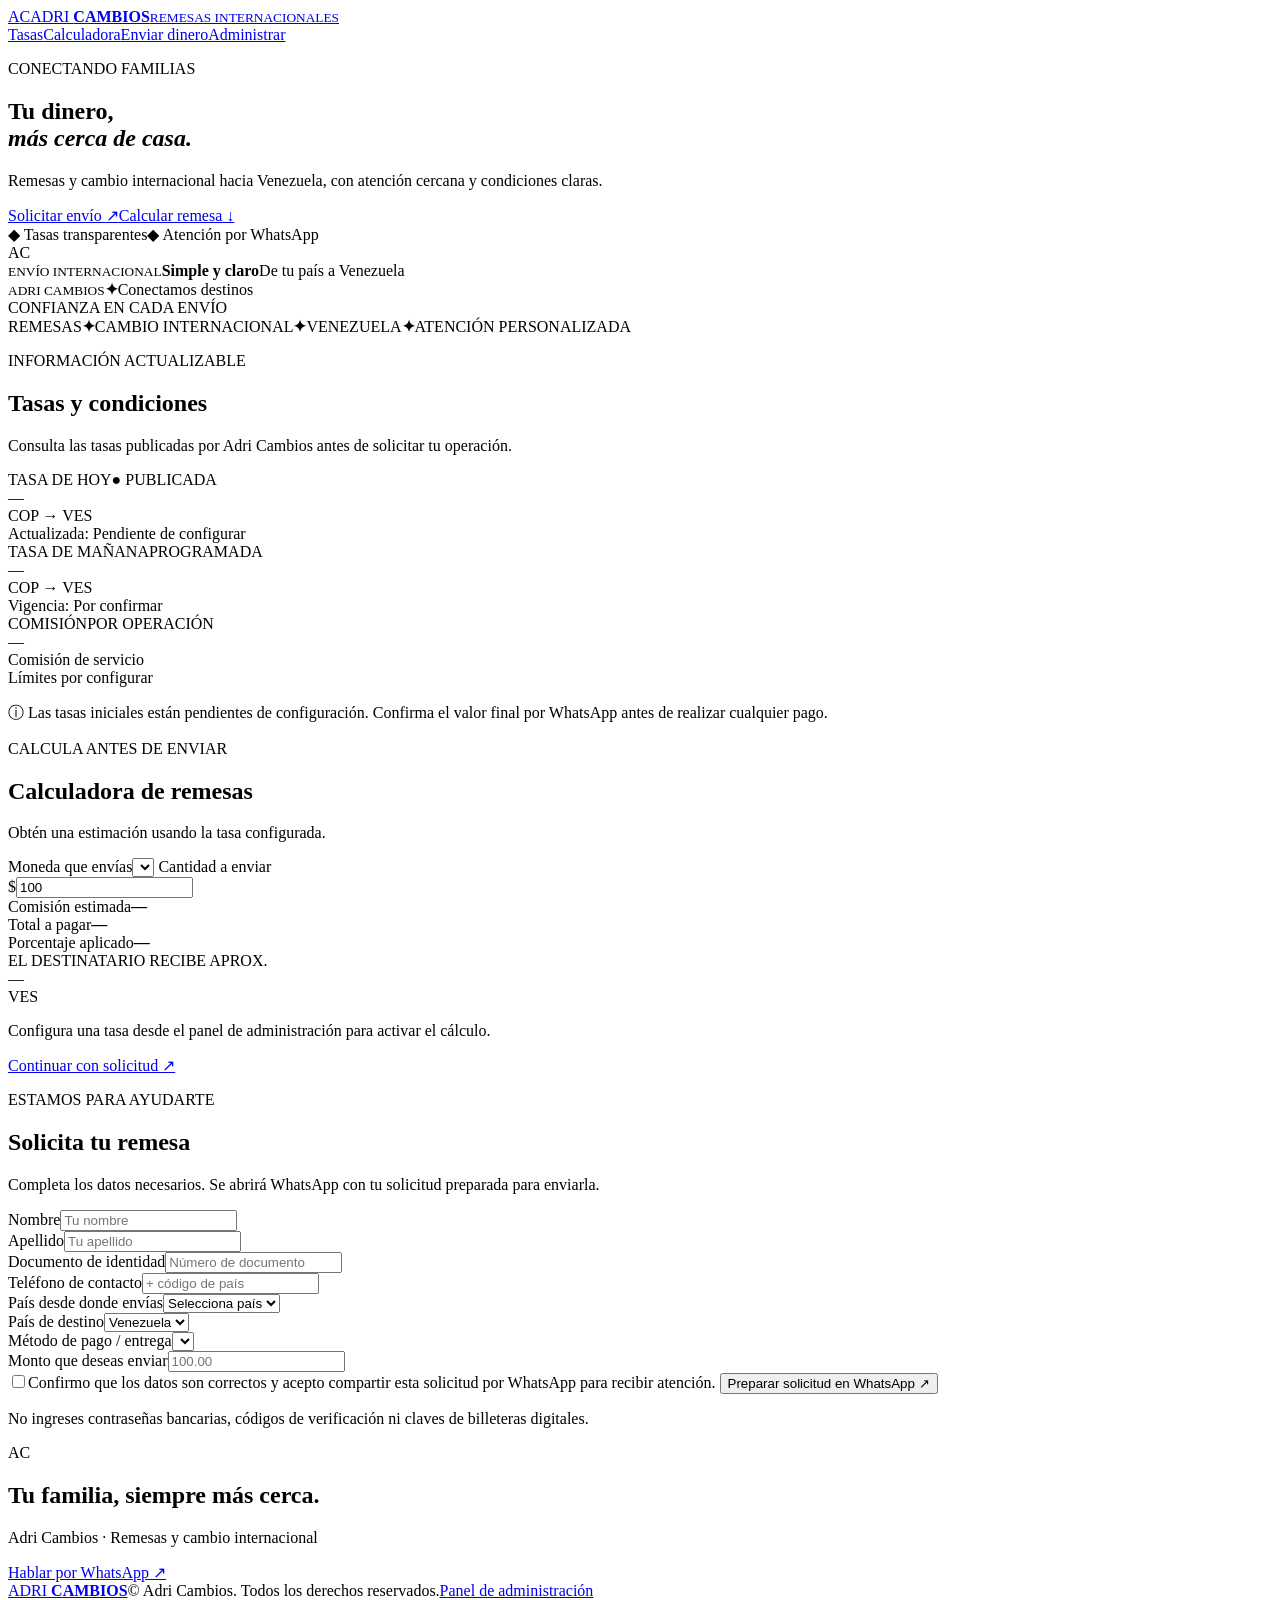
==== commit 9a69ae8b: "Add files via upload" ====
--- a/index.html
+++ b/index.html
@@ -1,662 +1,81 @@
-
-<!DOCTYPE html>
-<html lang="es">
-<head>
-<meta charset="UTF-8">
-<meta name="viewport" content="width=device-width, initial-scale=1">
-<meta name="theme-color" content="#0a0a0a">
-<title>Adrian Cambio | Remesas y Divisas</title>
-<style>
-:root{
- --bg:#090909;--panel:#141414;--gold:#d8b45a;
- --gold2:#f5dc96;--text:#f7f4ec;--muted:#aaa69c;
- --line:#3b301a;--green:#25d366;--red:#ff7878
-}
-*{box-sizing:border-box}
-body{margin:0;background:var(--bg);color:var(--text);
- font:15px/1.6 system-ui,Arial,sans-serif}
-button,input,select,textarea{font:inherit}
-button{cursor:pointer}
-a{color:var(--gold2);text-decoration:none}
-.wrap{width:min(1180px,94%);margin:auto}
-header{border-bottom:1px solid var(--line);background:#0d0d0d}
-nav{display:flex;align-items:center;justify-content:space-between;
- gap:15px;padding:16px 0;flex-wrap:wrap}
-.brand{font-weight:950;letter-spacing:1.5px;color:var(--gold2);
- font-size:20px}
-.brand small{display:block;font-size:10px;color:var(--muted);
- letter-spacing:2px}
-.links{display:flex;gap:16px;flex-wrap:wrap}
-.links a{font-size:13px;color:#eee}
-button,.btn{border:0;border-radius:10px;padding:11px 15px;
- font-weight:750;display:inline-block}
-.goldbtn{background:linear-gradient(135deg,var(--gold2),var(--gold));
- color:#17120a}
-.outline{background:transparent;border:1px solid var(--gold);
- color:var(--gold2)}
-.greenbtn{background:var(--green);color:#09230e}
-.hero{padding:65px 0;background:
- radial-gradient(ellipse at 90% 10%,#3a2b0e,transparent 40%),
- linear-gradient(145deg,#10100e,#090909)}
-.heroGrid,.two{display:grid;grid-template-columns:1fr 1fr;gap:22px}
-.eyebrow{font-size:11px;letter-spacing:2px;color:var(--gold);
- font-weight:900;text-transform:uppercase}
-h1{font-size:clamp(38px,6vw,66px);line-height:1.05;
- letter-spacing:-1.5px;margin:15px 0}
-h2{font-size:clamp(26px,4vw,38px);line-height:1.15}
-h3{margin-top:0}
-p{color:var(--muted)}
-section{padding:50px 0}
-.card{background:linear-gradient(145deg,#181818,#101010);
- border:1px solid var(--line);border-radius:17px;padding:23px;
- min-width:0}
-.grid{display:grid;grid-template-columns:repeat(3,minmax(0,1fr));
- gap:15px}
-.stat{background:#211a0c;border:1px solid #594622;
- padding:16px;border-radius:13px}
-.stat strong{display:block;font-size:23px;color:var(--gold2);
- overflow-wrap:anywhere}
-.field{display:grid;gap:6px;margin:12px 0}
-label{font-size:13px;color:#ded5c0;font-weight:700}
-input,select,textarea{width:100%;padding:11px;
- border:1px solid #4a402b;background:#0a0a0a;color:white;
- border-radius:9px;min-width:0}
-input:focus,select:focus,textarea:focus{outline:1px solid var(--gold)}
-.actions{display:flex;gap:9px;flex-wrap:wrap;margin-top:18px}
-.muted{color:var(--muted);font-size:13px}
-.result{margin-top:14px;background:#241d0e;border:1px solid #655025;
- padding:16px;border-radius:12px}
-.result strong{display:block;color:var(--gold2);font-size:27px;
- overflow-wrap:anywhere}
-table{width:100%;border-collapse:collapse;font-size:13px}
-th,td{text-align:left;padding:10px 7px;border-bottom:1px solid #30291c}
-th{color:var(--gold2)}
-.tableWrap{overflow:auto}
-.pill{display:inline-block;border:1px solid #574522;
- border-radius:30px;padding:3px 9px;color:var(--gold2);font-size:11px}
-.payment{padding:13px;background:#0c0c0c;border:1px solid #30291c;
- border-radius:10px;margin:9px 0}
-footer{border-top:1px solid var(--line);padding:22px 0;color:var(--muted)}
-.hidden{display:none!important}
-#adminModal{position:fixed;inset:0;z-index:50;background:#000d;
- overflow:auto;padding:15px}
-.adminPanel{max-width:1050px;margin:20px auto;background:#111;
- border:1px solid var(--gold);border-radius:17px;padding:22px}
-.adminHead{display:flex;justify-content:space-between;align-items:center;
- gap:10px;flex-wrap:wrap}
-.tabs{display:flex;gap:7px;flex-wrap:wrap;margin:20px 0}
-.tabs button{background:#242016;color:#eee;border:1px solid #4c3b1d}
-.tabs button.active{background:var(--gold);color:#111}
-.adminSection{display:none}
-.adminSection.active{display:block}
-.notice{padding:12px;background:#211a0c;border-radius:10px;
- color:#e9d9aa;font-size:12px;margin:12px 0}
-.status{min-height:22px;color:var(--gold2);font-size:13px}
-.danger{background:#492020;color:white}
-@media(max-width:760px){
- .heroGrid,.two{grid-template-columns:1fr}
- .grid{grid-template-columns:1fr 1fr}
- .links{gap:10px}
- section{padding:35px 0}
- .card{padding:16px}
-}
-@media(max-width:440px){.grid{grid-template-columns:1fr}}
-</style>
-</head>
-<body>
-<header>
- <div class="wrap"><nav>
-  <a class="brand" href="#inicio">◆ ADRIAN CAMBIO
-   <small>REMESAS · DIVISAS · CONFIANZA</small></a>
-  <div class="links">
-   <a href="#servicios">Servicios</a>
-   <a href="#calculadora">Calculadora</a>
-   <a href="#monedas">Monedas</a>
-   <a href="#pagos">Pagos</a>
-  </div>
-  <button class="outline" onclick="openAdmin()">⚙ Administrar</button>
- </nav></div>
-</header>
-
-<main>
-<section class="hero" id="inicio"><div class="wrap heroGrid">
- <div>
-  <div class="eyebrow">Tu aliado financiero internacional</div>
-  <h1>Tu dinero,<br><span style="color:var(--gold2)">más cerca de casa.</span></h1>
-  <p id="heroText">Remesas hacia Venezuela, cambio de divisas y envíos internacionales con atención personalizada.</p>
-  <div class="actions">
-   <a class="btn goldbtn" href="#calculadora">Calcular cambio</a>
-   <a class="btn outline" id="heroWA" target="_blank" rel="noopener">Consultar por WhatsApp ↗</a>
-  </div>
- </div>
- <div class="card">
-  <div class="eyebrow">Cotizaciones</div><h3>Tasas de referencia</h3>
-  <div id="featuredRates"></div>
-  <p class="muted">Tasas configuradas por el administrador. Confirma el precio antes de operar.</p>
- </div>
-</div></section>
-
-<section id="servicios"><div class="wrap">
- <div class="eyebrow">Nuestros servicios</div><h2>Soluciones para tu dinero</h2>
- <div class="grid">
-  <article class="card"><h3>↗ Remesas</h3><p>Solicita información para enviar dinero a Venezuela.</p></article>
-  <article class="card"><h3>⇄ Cambio de divisas</h3><p>Consulta cotizaciones y calcula conversiones estimadas.</p></article>
-  <article class="card"><h3>◎ Envíos internacionales</h3><p>Consulta disponibilidad, destinos y requisitos.</p></article>
-  <article class="card"><h3>＄ Compra de divisas</h3><p>Solicita una cotización personalizada.</p></article>
-  <article class="card"><h3>Bs Venta de divisas</h3><p>Consulta las tasas de venta configuradas.</p></article>
-  <article class="card"><h3>◷ Consulta de tasas</h3><p>Revisa los valores publicados para cada moneda.</p></article>
- </div>
-</div></section>
-
-<section id="calculadora" style="background:#0e0e0d"><div class="wrap">
- <div class="eyebrow">Conversor</div><h2>Calculadora de divisas</h2>
- <div class="two">
-  <div class="card">
-   <div class="field"><label>Monto</label><input id="amount" type="number" min="0" step="any" value="100"></div>
-   <div class="field"><label>Moneda de origen</label><select id="from"></select></div>
-   <div class="field"><label>Moneda de destino</label><select id="to"></select></div>
-   <button class="outline" onclick="swapCurrencies()">⇅ Intercambiar</button>
-   <div class="result"><span class="muted">Resultado estimado</span><strong id="conversion">—</strong><span id="formula" class="muted"></span></div>
-  </div>
-  <div class="card"><h3>Tasas publicadas</h3><div id="rateTable" class="tableWrap"></div></div>
- </div>
-</div></section>
-
-<section id="monedas"><div class="wrap">
- <div class="eyebrow">Catálogo internacional</div><h2>Monedas disponibles</h2>
- <p>La lista se genera con los códigos monetarios reconocidos por el navegador cuando son compatibles. Puedes agregar cualquier moneda manualmente desde administración.</p>
- <div class="card"><div class="field"><label>Buscar moneda</label><input id="currencySearch" placeholder="Buscar por código o nombre..." oninput="renderCurrencies()"></div>
- <div class="tableWrap" id="currencyTable"></div></div>
-</div></section>
-
-<section id="pagos" style="background:#0e0e0d"><div class="wrap">
- <div class="eyebrow">Formas de pago</div><h2>Métodos disponibles</h2>
- <p>Los métodos que el administrador publique aparecerán aquí.</p>
- <div id="publicPayments"></div>
-</div></section>
-
-<section id="solicitud"><div class="wrap">
- <div class="eyebrow">Atención personalizada</div><h2>Solicita una operación</h2>
- <div class="two">
-  <div class="card"><h3>¿Necesitas ayuda?</h3>
-   <p>Envíanos tu solicitud por WhatsApp para confirmar tasa, disponibilidad y requisitos.</p>
-   <a class="btn greenbtn" id="contactWA" target="_blank" rel="noopener">Abrir WhatsApp ↗</a>
-  </div>
-  <form class="card" id="requestForm">
-   <div class="field"><label>Nombre</label><input id="clientName" required maxlength="80"></div>
-   <div class="field"><label>Servicio</label><select id="service">
-    <option>Remesa hacia Venezuela</option><option>Cambio de divisas</option>
-    <option>Envío internacional</option><option>Compra de divisas</option>
-    <option>Venta de divisas</option><option>Consulta de tasas</option>
-   </select></div>
-   <div class="field"><label>Monto aproximado</label><input id="reqAmount" type="number" min="0" step="any"></div>
-   <div class="field"><label>Moneda</label><select id="reqCurrency"></select></div>
-   <div class="field"><label>Destino o detalles</label><textarea id="details" rows="3" maxlength="500"></textarea></div>
-   <button class="goldbtn" type="submit">Preparar mensaje por WhatsApp</button>
-   <p class="muted">El mensaje solo se envía cuando lo confirmes en WhatsApp.</p>
-  </form>
- </div>
-</div></section>
-</main>
-<footer><div class="wrap">© <span id="year"></span> Adrian Cambio · Tasas indicativas, sujetas a confirmación.</div></footer>
-
-<div id="adminModal" class="hidden">
-<div class="adminPanel">
- <div id="loginView">
-  <div class="adminHead"><div><div class="eyebrow">Área privada local</div><h2>Inicio de sesión</h2></div><button class="outline" onclick="closeAdmin()">Cerrar</button></div>
-  <p>Introduce las credenciales del administrador.</p>
-  <form id="loginForm">
-   <div class="field"><label>Usuario</label><input id="loginUser" autocomplete="username" required></div>
-   <div class="field"><label>Contraseña</label><input id="loginPass" type="password" autocomplete="current-password" required></div>
-   <button class="goldbtn">Iniciar sesión</button><div id="loginStatus" class="status"></div>
-  </form>
-  <div class="notice">Credenciales iniciales del ejemplo: usuario <b>admin</b>, contraseña <b>ACambio2026!</b>. Cámbialas en el código. Este inicio de sesión no es seguro frente a inspección del código fuente y no debe utilizarse como protección real en una web pública.</div>
- </div>
-
- <div id="dashboard" class="hidden">
-  <div class="adminHead"><div><div class="eyebrow">Control total local</div><h2>Panel de administración</h2></div>
-   <div class="actions"><button class="outline" onclick="exportData()">Exportar respaldo</button><button class="outline" onclick="document.getElementById('importFile').click()">Importar</button><button class="danger" onclick="logout()">Cerrar sesión</button></div>
-  </div>
-  <input type="file" id="importFile" accept="application/json,.json" class="hidden">
-  <div class="notice">Los datos se guardan en este navegador. No se sincronizan automáticamente con los dispositivos de tus clientes. Usa exportar para crear una copia de respaldo.</div>
-  <div class="tabs">
-   <button class="active" data-tab="overview">Resumen</button>
-   <button data-tab="currencyAdmin">Monedas y tasas</button>
-   <button data-tab="paymentAdmin">Métodos de pago</button>
-   <button data-tab="commissionAdmin">Comisiones</button>
-   <button data-tab="operationAdmin">Operaciones</button>
-   <button data-tab="settingsAdmin">Configuración</button>
-  </div>
-
-  <div class="adminSection active" id="overview">
-   <div class="grid">
-    <div class="stat">Monedas<strong id="statCurrencies">0</strong></div>
-    <div class="stat">Métodos de pago<strong id="statPayments">0</strong></div>
-    <div class="stat">Operaciones registradas<strong id="statOps">0</strong></div>
-    <div class="stat">Comisiones brutas<strong id="statGross">$0</strong></div>
-    <div class="stat">Costes registrados<strong id="statCosts">$0</strong></div>
-    <div class="stat">Ganancia neta estimada<strong id="statNet">$0</strong></div>
-   </div>
-   <p class="muted">Los totales de comisión están expresados en USD como referencia. Solo suma registros que hayas introducido en USD.</p>
-  </div>
-
-  <div class="adminSection" id="currencyAdmin">
-   <h3>Agregar o editar moneda</h3>
-   <input type="hidden" id="editCurrencyCode">
-   <div class="grid">
-    <div class="field"><label>Código ISO / código propio</label><input id="newCode" placeholder="BRL" maxlength="8"></div>
-    <div class="field"><label>Nombre</label><input id="newName" placeholder="Real brasileño"></div>
-    <div class="field"><label>Símbolo</label><input id="newSymbol" placeholder="R$"></div>
-    <div class="field"><label>Tasa de compra en VES por unidad</label><input id="newBuy" type="number" min="0" step="any" placeholder="0"></div>
-    <div class="field"><label>Tasa de venta en VES por unidad</label><input id="newSell" type="number" min="0" step="any" placeholder="0"></div>
-    <div class="field"><label>Activa</label><select id="newActive"><option value="true">Sí</option><option value="false">No</option></select></div>
-   </div>
-   <div class="actions"><button class="goldbtn" onclick="saveCurrency()">Guardar moneda</button><button class="outline" onclick="clearCurrencyForm()">Limpiar</button></div>
-   <h3>Catálogo de monedas</h3><div class="tableWrap" id="adminCurrencyTable"></div>
-  </div>
-
-  <div class="adminSection" id="paymentAdmin">
-   <h3>Agregar método de pago</h3>
-   <input type="hidden" id="editPaymentId">
-   <div class="grid">
-    <div class="field"><label>Nombre del método</label><input id="payName" placeholder="Transferencia bancaria"></div>
-    <div class="field"><label>Banco o proveedor</label><input id="payProvider" placeholder="Nombre del banco"></div>
-    <div class="field"><label>Tipo</label><select id="payType"><option>Transferencia bancaria</option><option>Pago móvil</option><option>Billetera digital</option><option>Efectivo</option><option>Criptomoneda</option><option>Otro</option></select></div>
-    <div class="field"><label>Moneda admitida</label><select id="payCurrency"></select></div>
-    <div class="field"><label>Datos públicos de pago</label><input id="payDetails" placeholder="Datos que quieres mostrar al cliente"></div>
-    <div class="field"><label>Estado</label><select id="payActive"><option value="true">Visible</option><option value="false">Oculto</option></select></div>
-   </div>
-   <div class="actions"><button class="goldbtn" onclick="savePayment()">Guardar método</button><button class="outline" onclick="clearPaymentForm()">Limpiar</button></div>
-   <p class="muted">No introduzcas contraseñas, PIN, códigos de autenticación ni datos secretos.</p>
-   <h3>Métodos guardados</h3><div class="tableWrap" id="adminPaymentTable"></div>
-  </div>
-
-  <div class="adminSection" id="commissionAdmin">
-   <h3>Calculadora de comisiones</h3>
-   <div class="grid">
-    <div class="field"><label>Monto de operación en USD</label><input id="commAmount" type="number" min="0" value="500"></div>
-    <div class="field"><label>Comisión porcentual (%)</label><input id="commPercent" type="number" min="0" step="any" value="2"></div>
-    <div class="field"><label>Comisión fija (USD)</label><input id="commFixed" type="number" min="0" step="any" value="1"></div>
-    <div class="field"><label>Otros costes (USD)</label><input id="commCosts" type="number" min="0" step="any" value="2"></div>
-    <div class="field"><label>Quién paga la comisión</label><select id="commPayer"><option value="client">El cliente</option><option value="business">El negocio</option></select></div>
-   </div>
-   <div class="result"><span>Comisión calculada</span><strong id="commResult">$0.00</strong><span id="commBreakdown" class="muted"></span></div>
-   <button class="goldbtn" onclick="recordCommission()">Registrar operación con esta comisión</button>
-   <h3>Historial de operaciones</h3><div class="tableWrap" id="opsTable"></div>
-  </div>
-
-  <div class="adminSection" id="operationAdmin">
-   <h3>Registrar operación manualmente</h3>
-   <div class="grid">
-    <div class="field"><label>Cliente o referencia</label><input id="opClient" placeholder="Cliente / referencia"></div>
-    <div class="field"><label>Tipo de operación</label><select id="opType"><option>Remesa</option><option>Cambio de divisas</option><option>Envío internacional</option><option>Compra de divisas</option><option>Venta de divisas</option></select></div>
-    <div class="field"><label>Monto de la operación en USD</label><input id="opAmount" type="number" min="0" step="any"></div>
-    <div class="field"><label>Comisión bruta en USD</label><input id="opCommission" type="number" min="0" step="any"></div>
-    <div class="field"><label>Costes en USD</label><input id="opCosts" type="number" min="0" step="any"></div>
-    <div class="field"><label>Estado</label><select id="opStatus"><option>Pendiente</option><option>En proceso</option><option>Completada</option><option>Cancelada</option></select></div>
-   </div>
-   <button class="goldbtn" onclick="addOperation()">Guardar operación</button>
-   <h3>Operaciones guardadas</h3><div class="tableWrap" id="opsTable2"></div>
-  </div>
-
-  <div class="adminSection" id="settingsAdmin">
-   <h3>Datos del negocio</h3>
-   <div class="grid">
-    <div class="field"><label>Nombre comercial</label><input id="setName"></div>
-    <div class="field"><label>WhatsApp con código de país</label><input id="setPhone" placeholder="584121587887"></div>
-    <div class="field"><label>Texto principal</label><input id="setHero"></div>
-    <div class="field"><label>Nota de tasas</label><input id="setNote"></div>
-   </div>
-   <button class="goldbtn" onclick="saveSettings()">Guardar configuración</button>
-   <hr style="border-color:var(--line);margin:25px 0">
-   <h3>Cambiar credenciales de acceso local</h3>
-   <div class="grid">
-    <div class="field"><label>Nuevo usuario</label><input id="newAdminUser" autocomplete="off"></div>
-    <div class="field"><label>Nueva contraseña</label><input id="newAdminPass" type="password" autocomplete="new-password"></div>
-   </div>
-   <button class="outline" onclick="changeCredentials()">Actualizar credenciales</button>
-   <div id="settingsStatus" class="status"></div>
-   <hr style="border-color:var(--line);margin:25px 0">
-   <h3>Restablecimiento</h3><p class="muted">Esto elimina los datos guardados localmente de Adrian Cambio en este navegador.</p>
-   <button class="danger" onclick="resetEverything()">Borrar todos los datos locales</button>
-  </div>
-  <p class="status" id="adminStatus"></p>
- </div>
-</div>
-</div>
-
-<script>
-"use strict";
-const STORE="adrianCambioCompleteV1";
-const DEFAULTS={
- name:"Adrian Cambio",phone:"584121587887",
- hero:"Remesas hacia Venezuela, cambio de divisas y envíos internacionales con atención personalizada.",
- note:"Tasas indicativas. Confirma la cotización vigente antes de operar.",
- currencies:[],payments:[],operations:[],
- adminUser:"admin",adminPass:"ACambio2026!"
-};
-let db=loadDB(),authenticated=false;
-const $=id=>document.getElementById(id);
-const esc=s=>String(s??"").replace(/[&<>"']/g,c=>({"&":"&amp;","<":"&lt;",">":"&gt;",'"':"&quot;","'":"&#39;"}[c]));
-const number=v=>Number.isFinite(Number(v))?Number(v):0;
-const fmt=(n,dec=2)=>number(n).toLocaleString("es-VE",{minimumFractionDigits:dec,maximumFractionDigits:dec});
-function loadDB(){
- try{const d=JSON.parse(localStorage.getItem(STORE));if(d&&Array.isArray(d.currencies))return {...structuredClone(DEFAULTS),...d,currencies:d.currencies,payments:d.payments||[],operations:d.operations||[]}}catch(e){}
- return structuredClone(DEFAULTS);
-}
-function saveDB(){
- try{localStorage.setItem(STORE,JSON.stringify(db));return true}
- catch(e){alert("No se pudieron guardar los datos. Exporta un respaldo o libera espacio del navegador.");return false}
-}
-const currencyNames={
- USD:"Dólar estadounidense",VES:"Bolívar venezolano",BRL:"Real brasileño",
- EUR:"Euro",CAD:"Dólar canadiense",GBP:"Libra esterlina",MXN:"Peso mexicano",
- COP:"Peso colombiano",ARS:"Peso argentino",CLP:"Peso chileno",PEN:"Sol peruano",
- UYU:"Peso uruguayo",PYG:"Guaraní paraguayo",BOB:"Boliviano",DOP:"Peso dominicano",
- CRC:"Colón costarricense",GTQ:"Quetzal guatemalteco",HNL:"Lempira hondureño",
- NIO:"Córdoba nicaragüense",PAB:"Balboa panameño",CUP:"Peso cubano",
- JPY:"Yen japonés",CNY:"Yuan chino",INR:"Rupia india",KRW:"Won surcoreano",
- AUD:"Dólar australiano",NZD:"Dólar neozelandés",CHF:"Franco suizo",
- SEK:"Corona sueca",NOK:"Corona noruega",DKK:"Corona danesa",PLN:"Zloty polaco",
- CZK:"Corona checa",HUF:"Forinto húngaro",RON:"Leu rumano",TRY:"Lira turca",
- RUB:"Rublo ruso",UAH:"Grivna ucraniana",ILS:"Nuevo séquel israelí",
- AED:"Dírham de Emiratos Árabes Unidos",SAR:"Riyal saudí",QAR:"Riyal catarí",
- KWD:"Dinar kuwaití",BHD:"Dinar bareiní",OMR:"Rial omaní",JOD:"Dinar jordano",
- EGP:"Libra egipcia",MAD:"Dírham marroquí",TND:"Dinar tunecino",
- ZAR:"Rand sudafricano",NGN:"Naira nigeriana",GHS:"Cedi ghanés",
- KES:"Chelín keniano",UGX:"Chelín ugandés",TZS:"Chelín tanzano",
- XOF:"Franco CFA BCEAO",XAF:"Franco CFA BEAC",ETB:"Birr etíope",
- PKR:"Rupia pakistaní",BDT:"Taka bangladesí",LKR:"Rupia de Sri Lanka",
- NPR:"Rupia nepalí",THB:"Baht tailandés",VND:"Dong vietnamita",
- IDR:"Rupia indonesia",MYR:"Ringgit malasio",SGD:"Dólar de Singapur",
- HKD:"Dólar de Hong Kong",TWD:"Nuevo dólar taiwanés",PHP:"Peso filipino",
- ISK:"Corona islandesa",ALL:"Lek albanés",RSD:"Dinar serbio",BAM:"Marco convertible",
- BGN:"Lev búlgaro",MDL:"Leu moldavo",GEL:"Lari georgiano",KZT:"Tenge kazajo",
- UZS:"Som uzbeko",AZN:"Manat azerbaiyano",AMD:"Dram armenio",
- IQD:"Dinar iraquí",IRR:"Rial iraní",LBP:"Libra libanesa",
- DZD:"Dinar argelino",LYD:"Dinar libio",SDG:"Libra sudanesa",
- XCD:"Dólar del Caribe Oriental",JMD:"Dólar jamaiquino",
- TTD:"Dólar de Trinidad y Tobago",BBD:"Dólar de Barbados",
- BSD:"Dólar bahameño",BZD:"Dólar beliceño",GYD:"Dólar guyanés",
- SRD:"Dólar surinamés",FJD:"Dólar fiyiano",PGK:"Kina de Papúa Nueva Guinea",
- XPF:"Franco CFP",MUR:"Rupia mauriciana",SCR:"Rupia seychellense",
- BWP:"Pula botsuano",NAD:"Dólar namibio",MZN:"Metical mozambiqueño",
- AOA:"Kwanza angoleño",ZMW:"Kwacha zambiano",RWF:"Franco ruandés",
- XDR:"Derechos especiales de giro"
-};
-const fallbackCodes=Object.keys(currencyNames);
-function getAllCurrencyCodes(){
- let codes=[];
- try{if(Intl.supportedValuesOf)codes=Intl.supportedValuesOf("currency")}catch(e){}
- return [...new Set([...codes,...fallbackCodes])].sort();
-}
-function initCurrencies(){
- if(db.currencies.length)return;
- db.currencies=getAllCurrencyCodes().map(code=>({
-  code,name:currencyNames[code]||getIntlName(code)||code,
-  symbol:getSymbol(code),buy:0,sell:0,active:true
- }));
- const defaults={USD:[36.5,37],VES:[1,1],BRL:[6.5,7],EUR:[39,40],CAD:[26,27]};
- db.currencies.forEach(c=>{if(defaults[c.code]){c.buy=defaults[c.code][0];c.sell=defaults[c.code][1]}});
- saveDB();
-}
-function getIntlName(code){
- try{return new Intl.DisplayNames(["es"],{type:"currency"}).of(code)||code}catch(e){return code}
-}
-function getSymbol(code){
- try{return new Intl.NumberFormat("es",{style:"currency",currency:code,currencyDisplay:"narrowSymbol"}).formatToParts(1).find(x=>x.type==="currency")?.value||code}catch(e){return code}
-}
-function activeCurrencies(){return db.currencies.filter(c=>c.active)}
-function currency(code){return db.currencies.find(c=>c.code===code)}
-function wa(message){
- const phone=String(db.phone).replace(/\D/g,"");
- return "https://wa.me/"+phone+"?text="+encodeURIComponent(message);
-}
-function renderLinks(){
- $("heroText").textContent=db.hero;
- $("heroWA").href=wa("Hola, "+db.name+". Quiero consultar sus servicios.");
- $("contactWA").href=wa("Hola, "+db.name+". Quiero información sobre una operación.");
- document.title=db.name+" | Remesas y Divisas";
-}
-function renderRates(){
- const featured=activeCurrencies().filter(c=>c.buy>0||c.sell>0).slice(0,6);
- $("featuredRates").innerHTML=featured.length?featured.map(c=>`
- <div class="payment"><b>${esc(c.code)} · ${esc(c.name)}</b>
- <div class="muted">Compra: ${fmt(c.buy,4)} VES · Venta: ${fmt(c.sell,4)} VES</div></div>`).join(""):"<p>No hay tasas configuradas todavía.</p>";
- const rows=activeCurrencies().filter(c=>c.buy>0||c.sell>0);
- $("rateTable").innerHTML=rows.length?`<table><thead><tr><th>Moneda</th><th>Compra VES</th><th>Venta VES</th></tr></thead><tbody>${rows.map(c=>`<tr><td>${esc(c.code)} · ${esc(c.name)}</td><td>${fmt(c.buy,4)}</td><td>${fmt(c.sell,4)}</td></tr>`).join("")}</tbody></table>`:"<p>El administrador todavía no ha configurado tasas.";
-}
-function fillSelect(id,includeInactive=false){
- const el=$(id),old=el.value;
- const list=includeInactive?db.currencies:activeCurrencies();
- el.innerHTML=list.map(c=>`<option value="${esc(c.code)}">${esc(c.code)} — ${esc(c.name)}</option>`).join("");
- if(list.some(c=>c.code===old))el.value=old;
-}
-function renderCurrencySelects(){
- ["from","to","reqCurrency","payCurrency"].forEach(id=>fillSelect(id));
- if(!$("from").value)$("from").value="USD";
- if(!$("to").value)$("to").value="VES";
-}
-function convert(amount,from,to){
- if(from===to)return amount;
- const a=currency(from),b=currency(to);
- if(!a||!b)return NaN;
- // Tasas introducidas como VES por unidad. Usa compra al convertir desde la moneda
- // y venta al calcular la cantidad necesaria de la moneda de destino.
- const base=a.buy>0?a.buy:a.sell;
- const target=b.sell>0?b.sell:b.buy;
- if(!(base>0&&target>0))return NaN;
- return amount*base/target;
-}
-function calculate(){
- const amount=number($("amount").value),from=$("from").value,to=$("to").value;
- const result=convert(amount,from,to);
- $("conversion").textContent=amount>0&&Number.isFinite(result)?
-  fmt(result,4)+" "+to:"Configura tasas para calcular";
- $("formula").textContent=amount>0&&Number.isFinite(result)?
-  `${fmt(amount,4)} ${from} → ${fmt(result,4)} ${to}`:
-  "El resultado es estimado y depende de las tasas configuradas.";
-}
-function swapCurrencies(){
- const a=$("from").value;$("from").value=$("to").value;$("to").value=a;calculate();
-}
-function renderCurrencies(){
- const q=($("currencySearch").value||"").toLowerCase();
- const list=activeCurrencies().filter(c=>(c.code+" "+c.name).toLowerCase().includes(q));
- $("currencyTable").innerHTML=`<table><thead><tr><th>Código</th><th>Moneda</th><th>Símbolo</th><th>Estado</th></tr></thead><tbody>${list.map(c=>`<tr><td>${esc(c.code)}</td><td>${esc(c.name)}</td><td>${esc(c.symbol)}</td><td><span class="pill">Activa</span></td></tr>`).join("")}</tbody></table><p class="muted">Mostrando ${list.length} de ${activeCurrencies().length} monedas activas.</p>`;
-}
-function renderPayments(){
- const list=db.payments.filter(p=>p.active);
- $("publicPayments").innerHTML=list.length?list.map(p=>`
- <div class="payment"><b>${esc(p.name)}</b> <span class="pill">${esc(p.type)}</span>
- <div class="muted">${esc(p.provider)} · ${esc(p.currency||"Moneda por confirmar")}</div>
- <p>${esc(p.details)}</p></div>`).join(""):"<div class='card'>Los métodos de pago se publicarán aquí cuando el administrador los configure.</div>";
- $("adminPaymentTable").innerHTML=db.payments.length?`<table><thead><tr><th>Método</th><th>Moneda</th><th>Estado</th><th>Acciones</th></tr></thead><tbody>${db.payments.map(p=>`<tr><td>${esc(p.name)}<br><span class="muted">${esc(p.provider)}</span></td><td>${esc(p.currency)}</td><td>${p.active?"Visible":"Oculto"}</td><td><button class="outline" onclick="editPayment('${p.id}')">Editar</button> <button class="danger" onclick="deletePayment('${p.id}')">Eliminar</button></td></tr>`).join("")}</tbody></table>`:"<p>No has agregado métodos de pago.</p>";
-}
-function saveCurrency(){
- const old=$("editCurrencyCode").value;
- const code=$("newCode").value.trim().toUpperCase();
- const name=$("newName").value.trim(),symbol=$("newSymbol").value.trim()||code;
- const buy=number($("newBuy").value),sell=number($("newSell").value);
- if(!/^[A-Z0-9]{3,8}$/.test(code)||!name){alert("Introduce un código válido y un nombre.");return}
- const existing=db.currencies.find(c=>c.code===code);
- if(existing&&old!==code){alert("Ese código ya existe. Edita la moneda existente.");return}
- const item={code,name,symbol,buy,sell,active:$("newActive").value==="true"};
- if(old){const i=db.currencies.findIndex(c=>c.code===old);if(i>=0)db.currencies[i]=item}
- else db.currencies.push(item);
- saveDB();clearCurrencyForm();refreshAll();$("adminStatus").textContent="Moneda guardada.";
-}
-function editCurrency(code){
- const c=currency(code);if(!c)return;
- $("editCurrencyCode").value=c.code;$("newCode").value=c.code;
- $("newName").value=c.name;$("newSymbol").value=c.symbol;
- $("newBuy").value=c.buy;$("newSell").value=c.sell;
- $("newActive").value=String(c.active);
- window.scrollTo({top:0,behavior:"smooth"});
-}
-function deleteCurrency(code){
- if(!confirm("¿Eliminar "+code+"?"))return;
- db.currencies=db.currencies.filter(c=>c.code!==code);
- saveDB();refreshAll();
-}
-function clearCurrencyForm(){
- ["editCurrencyCode","newCode","newName","newSymbol","newBuy","newSell"].forEach(id=>$(id).value="");
- $("newActive").value="true";
-}
-function savePayment(){
- const id=$("editPaymentId").value||String(Date.now());
- const item={id,name:$("payName").value.trim(),provider:$("payProvider").value.trim(),
- type:$("payType").value,currency:$("payCurrency").value,
- details:$("payDetails").value.trim(),active:$("payActive").value==="true"};
- if(!item.name){alert("Escribe el nombre del método de pago.");return}
- const i=db.payments.findIndex(p=>p.id===id);
- if(i>=0)db.payments[i]=item;else db.payments.push(item);
- saveDB();clearPaymentForm();refreshAll();$("adminStatus").textContent="Método de pago guardado.";
-}
-function editPayment(id){
- const p=db.payments.find(x=>x.id===id);if(!p)return;
- $("editPaymentId").value=p.id;$("payName").value=p.name;
- $("payProvider").value=p.provider;$("payType").value=p.type;
- $("payCurrency").value=p.currency;$("payDetails").value=p.details;
- $("payActive").value=String(p.active);
-}
-function deletePayment(id){
- if(!confirm("¿Eliminar este método de pago?"))return;
- db.payments=db.payments.filter(p=>p.id!==id);saveDB();refreshAll();
-}
-function clearPaymentForm(){
- ["editPaymentId","payName","payProvider","payDetails"].forEach(id=>$(id).value="");
- $("payActive").value="true";
-}
-function commissionCalc(){
- const amount=Math.max(0,number($("commAmount").value));
- const percent=Math.max(0,number($("commPercent").value));
- const fixed=Math.max(0,number($("commFixed").value));
- const costs=Math.max(0,number($("commCosts").value));
- const fee=amount*percent/100+fixed;
- const payer=$("commPayer").value;
- const gross=payer==="client"?fee:0;
- const businessPaid=payer==="business"?fee:0;
- const net=gross-businessPaid-costs;
- $("commResult").textContent="$"+fmt(fee,2);
- $("commBreakdown").textContent=`Ingreso por comisión: $${fmt(gross)} · Costes: $${fmt(costs+businessPaid)} · Neto estimado: $${fmt(net)}`;
- return {amount,fee,costs:costs+businessPaid,net,payer};
-}
-function recordCommission(){
- const c=commissionCalc();
- db.operations.push({id:String(Date.now()),client:"Operación calculada",
- type:"Cambio de divisas",amount:c.amount,commission:c.fee,costs:c.costs,
- net:c.net,status:"Registrada",date:new Date().toISOString()});
- saveDB();refreshAll();$("adminStatus").textContent="Operación registrada.";
-}
-function addOperation(){
- const amount=Math.max(0,number($("opAmount").value));
- const commission=Math.max(0,number($("opCommission").value));
- const costs=Math.max(0,number($("opCosts").value));
- if(!amount){alert("Introduce un monto válido.");return}
- db.operations.push({id:String(Date.now()),client:$("opClient").value.trim()||"Sin referencia",
- type:$("opType").value,amount,commission,costs,net:commission-costs,
- status:$("opStatus").value,date:new Date().toISOString()});
- saveDB();refreshAll();
- ["opClient","opAmount","opCommission","opCosts"].forEach(id=>$(id).value="");
-}
-function deleteOperation(id){
- if(!confirm("¿Eliminar esta operación del registro local?"))return;
- db.operations=db.operations.filter(o=>o.id!==id);saveDB();refreshAll();
-}
-function operationsHTML(){
- return db.operations.length?`<table><thead><tr><th>Fecha / referencia</th><th>Tipo</th><th>Monto USD</th><th>Comisión</th><th>Costes</th><th>Neto</th><th>Estado</th><th></th></tr></thead><tbody>${db.operations.map(o=>`<tr><td>${esc(new Date(o.date).toLocaleDateString())}<br>${esc(o.client)}</td><td>${esc(o.type)}</td><td>${fmt(o.amount)}</td><td>${fmt(o.commission)}</td><td>${fmt(o.costs)}</td><td>${fmt(o.net)}</td><td>${esc(o.status)}</td><td><button class="danger" onclick="deleteOperation('${o.id}')">×</button></td></tr>`).join("")}</tbody></table>`:"<p>No hay operaciones registradas.</p>";
-}
-function renderOperations(){
- $("opsTable").innerHTML=operationsHTML();$("opsTable2").innerHTML=operationsHTML();
- const ops=db.operations;
- $("statOps").textContent=ops.length;
- $("statGross").textContent="$"+fmt(ops.reduce((s,o)=>s+number(o.commission),0));
- $("statCosts").textContent="$"+fmt(ops.reduce((s,o)=>s+number(o.costs),0));
- $("statNet").textContent="$"+fmt(ops.reduce((s,o)=>s+number(o.net),0));
-}
-function renderAdminCurrencies(){
- $("adminCurrencyTable").innerHTML=`<table><thead><tr><th>Moneda</th><th>Compra</th><th>Venta</th><th>Estado</th><th>Acciones</th></tr></thead><tbody>${db.currencies.map(c=>`<tr><td>${esc(c.code)}<br>${esc(c.name)}</td><td>${fmt(c.buy,4)}</td><td>${fmt(c.sell,4)}</td><td>${c.active?"Activa":"Inactiva"}</td><td><button class="outline" onclick="editCurrency('${c.code}')">Editar</button> <button class="danger" onclick="deleteCurrency('${c.code}')">Eliminar</button></td></tr>`).join("")}</tbody></table>`;
-}
-function renderDashboard(){
- $("statCurrencies").textContent=db.currencies.length;
- $("statPayments").textContent=db.payments.length;
- renderAdminCurrencies();renderPayments();renderOperations();
- $("setName").value=db.name;$("setPhone").value=db.phone;
- $("setHero").value=db.hero;$("setNote").value=db.note;
-}
-function saveSettings(){
- db.name=$("setName").value.trim()||"Adrian Cambio";
- db.phone=$("setPhone").value.replace(/\D/g,"");
- db.hero=$("setHero").value.trim();db.note=$("setNote").value.trim();
- saveDB();refreshAll();$("settingsStatus").textContent="Configuración guardada.";
-}
-function changeCredentials(){
- const u=$("newAdminUser").value.trim(),p=$("newAdminPass").value;
- if(u.length<3||p.length<10){$("settingsStatus").textContent="Usa un usuario de al menos 3 caracteres y contraseña de al menos 10.";return}
- db.adminUser=u;db.adminPass=p;saveDB();
- $("newAdminUser").value="";$("newAdminPass").value="";
- $("settingsStatus").textContent="Credenciales locales actualizadas. No son seguras frente a inspección del código.";
-}
-function exportData(){
- const blob=new Blob([JSON.stringify(db,null,2)],{type:"application/json"});
- const url=URL.createObjectURL(blob),a=document.createElement("a");
- a.href=url;a.download="adrian-cambio-respaldo.json";a.click();URL.revokeObjectURL(url);
-}
-$("importFile").addEventListener("change",async e=>{
- const file=e.target.files[0];if(!file)return;
- try{
-  const imported=JSON.parse(await file.text());
-  if(!Array.isArray(imported.currencies)||!Array.isArray(imported.payments)||!Array.isArray(imported.operations))throw Error();
-  if(!confirm("Importar reemplazará la configuración actual. ¿Continuar?"))return;
-  db={...structuredClone(DEFAULTS),...imported};saveDB();refreshAll();alert("Respaldo importado.");
- }catch(err){alert("El archivo no parece ser un respaldo válido de Adrian Cambio.")}
- e.target.value="";
-});
-function resetEverything(){
- if(!confirm("Esto borrará monedas, pagos, operaciones y configuración de este navegador. ¿Continuar?"))return;
- localStorage.removeItem(STORE);db=structuredClone(DEFAULTS);initCurrencies();refreshAll();logout();
-}
-function openAdmin(){
- $("adminModal").classList.remove("hidden");
- $("loginView").classList.remove("hidden");$("dashboard").classList.add("hidden");
- $("loginStatus").textContent="";$("loginPass").value="";
-}
-function closeAdmin(){$("adminModal").classList.add("hidden")}
-function logout(){authenticated=false;openAdmin();$("loginUser").value=""}
-$("loginForm").addEventListener("submit",e=>{
- e.preventDefault();
- if($("loginUser").value===db.adminUser&&$("loginPass").value===db.adminPass){
-  authenticated=true;$("loginView").classList.add("hidden");
-  $("dashboard").classList.remove("hidden");renderDashboard();
- }else{$("loginStatus").textContent="Usuario o contraseña incorrectos.";$("loginPass").value=""}
-});
-$("adminModal").addEventListener("click",e=>{if(e.target===$("adminModal"))closeAdmin()});
-document.addEventListener("keydown",e=>{if(e.key==="Escape")closeAdmin()});
-document.querySelectorAll(".tabs button").forEach(btn=>btn.addEventListener("click",()=>{
- document.querySelectorAll(".tabs button").forEach(b=>b.classList.remove("active"));
- document.querySelectorAll(".adminSection").forEach(s=>s.classList.remove("active"));
- btn.classList.add("active");$(btn.dataset.tab).classList.add("active");
-}));
-$("requestForm").addEventListener("submit",e=>{
- e.preventDefault();
- const name=$("clientName").value.trim(),service=$("service").value;
- const amount=$("reqAmount").value,curr=$("reqCurrency").value;
- const details=$("details").value.trim();
- let msg=`Hola, ${db.name}. Quiero consultar una operación.\nNombre: ${name}\nServicio: ${service}`;
- if(amount)msg+=`\nMonto aproximado: ${amount} ${curr}`;
- if(details)msg+=`\nDetalles: ${details}`;
- msg+="\nPor favor, confirmen la tasa vigente y los requisitos.";
- window.open(wa(msg),"_blank","noopener,noreferrer");
-});
-["amount","from","to"].forEach(id=>$(id).addEventListener("input",calculate));
-["commAmount","commPercent","commFixed","commCosts","commPayer"].forEach(id=>$(id).addEventListener("input",commissionCalc));
-function refreshAll(){
- renderLinks();renderRates();renderCurrencySelects();renderCurrencies();
- renderPayments();renderDashboard();calculate();commissionCalc();
-}
-$("year").textContent=new Date().getFullYear();
-initCurrencies();refreshAll();
-</script>
-</body>
-</html>
+<!doctype html>
+<html lang="es">
+<head>
+  <meta charset="utf-8">
+  <meta name="viewport" content="width=device-width, initial-scale=1">
+  <meta name="theme-color" content="#0a0a0a">
+  <meta name="description" content="Adri Cambios: remesas y cambios internacionales hacia Venezuela.">
+  <title>Adri Cambios | Remesas y cambio internacional</title>
+  <link rel="icon" href="favicon.svg" type="image/svg+xml"><link rel="stylesheet" href="styles.css">
+</head>
+<body>
+  <header class="topbar">
+    <a class="brand" href="#inicio" aria-label="Adri Cambios inicio"><span class="brand-mark">A<span>C</span></span><span class="brand-name">ADRI <b>CAMBIOS</b><small>REMESAS INTERNACIONALES</small></span></a>
+    <nav><a href="#tasas">Tasas</a><a href="#calculadora">Calculadora</a><a href="#enviar">Enviar dinero</a><a class="nav-admin" href="admin.html">Administrar</a></nav>
+  </header>
+
+  <main>
+    <section class="hero" id="inicio">
+      <div class="hero-copy">
+        <p class="eyebrow"><span class="dot"></span> CONECTANDO FAMILIAS</p>
+        <h1>Tu dinero,<br><em>más cerca de casa.</em></h1>
+        <p class="hero-text">Remesas y cambio internacional hacia Venezuela, con atención cercana y condiciones claras.</p>
+        <div class="hero-actions"><a class="button gold-button" href="#enviar">Solicitar envío <span>↗</span></a><a class="text-link" href="#calculadora">Calcular remesa ↓</a></div>
+        <div class="trust-row"><span>◆ Tasas transparentes</span><span>◆ Atención por WhatsApp</span></div>
+      </div>
+      <div class="hero-art" aria-label="Ilustración decorativa de transferencia internacional">
+        <div class="orbit orbit-one"></div><div class="orbit orbit-two"></div><div class="gold-coin">AC</div>
+        <div class="float-card card-left"><small>ENVÍO INTERNACIONAL</small><b>Simple y claro</b><span>De tu país a Venezuela</span></div>
+        <div class="float-card card-right"><small>ADRI CAMBIOS</small><b>✦</b><span>Conectamos destinos</span></div>
+        <div class="art-caption">CONFIANZA EN CADA ENVÍO</div>
+      </div>
+    </section>
+
+    <section class="ticker"><span>REMESAS</span><b>✦</b><span>CAMBIO INTERNACIONAL</span><b>✦</b><span>VENEZUELA</span><b>✦</b><span>ATENCIÓN PERSONALIZADA</span></section>
+
+    <section class="section" id="tasas">
+      <div class="section-heading"><div><p class="eyebrow">INFORMACIÓN ACTUALIZABLE</p><h2>Tasas y condiciones</h2></div><p class="muted">Consulta las tasas publicadas por Adri Cambios antes de solicitar tu operación.</p></div>
+      <div class="rate-grid">
+        <article class="rate-card featured"><div class="rate-top"><span>TASA DE HOY</span><span class="status-dot">● PUBLICADA</span></div><div class="rate-number" id="todayRate">—</div><div class="rate-label" id="todayLabel">COP → VES</div><div class="rate-foot">Actualizada: <span id="updatedAt">Pendiente de configurar</span></div></article>
+        <article class="rate-card"><div class="rate-top"><span>TASA DE MAÑANA</span><span class="pill">PROGRAMADA</span></div><div class="rate-number" id="tomorrowRate">—</div><div class="rate-label" id="tomorrowLabel">COP → VES</div><div class="rate-foot">Vigencia: <span id="tomorrowDate">Por confirmar</span></div></article>
+        <article class="rate-card"><div class="rate-top"><span>COMISIÓN</span><span class="pill">POR OPERACIÓN</span></div><div class="rate-number" id="feeDisplay">—</div><div class="rate-label">Comisión de servicio</div><div class="rate-foot" id="limitsDisplay">Límites por configurar</div></article>
+      </div>
+      <p class="notice"><span>ⓘ</span> Las tasas iniciales están pendientes de configuración. Confirma el valor final por WhatsApp antes de realizar cualquier pago.</p>
+    </section>
+
+    <section class="section calculator-section" id="calculadora">
+      <div class="section-heading"><div><p class="eyebrow">CALCULA ANTES DE ENVIAR</p><h2>Calculadora de remesas</h2></div><p class="muted">Obtén una estimación usando la tasa configurada.</p></div>
+      <div class="calculator">
+        <div class="calc-form">
+          <label for="currency">Moneda que envías</label><select id="currency"></select>
+          <label for="amount">Cantidad a enviar</label><div class="amount-input"><span id="currencySymbol">$</span><input id="amount" type="number" min="0" step="any" placeholder="100.00" value="100"></div>
+          <div class="calc-row"><span>Comisión estimada</span><b id="calcFee">—</b></div><div class="calc-row"><span>Total a pagar</span><b id="calcTotal">—</b></div><div class="calc-row"><span>Porcentaje aplicado</span><b id="calcPercent">—</b></div>
+        </div>
+        <div class="calc-result"><span class="result-kicker">EL DESTINATARIO RECIBE APROX.</span><div class="result-amount" id="receiveAmount">—</div><div class="result-currency" id="receiveCurrency">VES</div><div class="result-divider"></div><p id="calcExplanation">Configura una tasa desde el panel de administración para activar el cálculo.</p><a href="#enviar" class="button gold-button">Continuar con solicitud ↗</a></div>
+      </div>
+    </section>
+
+    <section class="section" id="enviar">
+      <div class="section-heading"><div><p class="eyebrow">ESTAMOS PARA AYUDARTE</p><h2>Solicita tu remesa</h2></div><p class="muted">Completa los datos necesarios. Se abrirá WhatsApp con tu solicitud preparada para enviarla.</p></div>
+      <form id="remitForm" class="request-form">
+        <div class="form-grid">
+          <div><label for="firstName">Nombre</label><input id="firstName" required autocomplete="given-name" placeholder="Tu nombre"></div>
+          <div><label for="lastName">Apellido</label><input id="lastName" required autocomplete="family-name" placeholder="Tu apellido"></div>
+          <div><label for="documentId">Documento de identidad</label><input id="documentId" required autocomplete="off" placeholder="Número de documento"></div>
+          <div><label for="phone">Teléfono de contacto</label><input id="phone" required type="tel" autocomplete="tel" placeholder="+ código de país"></div>
+          <div><label for="origin">País desde donde envías</label><select id="origin" required><option value="">Selecciona país</option><option>Colombia</option><option>Chile</option><option>Perú</option><option>Ecuador</option><option>Estados Unidos</option><option>España</option><option>Panamá</option><option>Otro</option></select></div>
+          <div><label for="destination">País de destino</label><select id="destination" required><option value="Venezuela">Venezuela</option></select></div>
+          <div><label for="method">Método de pago / entrega</label><select id="method" required></select></div>
+          <div><label for="sendAmount">Monto que deseas enviar</label><input id="sendAmount" type="number" min="0.01" step="any" required placeholder="100.00"></div>
+        </div>
+        <label class="consent"><input id="consent" type="checkbox" required><span>Confirmo que los datos son correctos y acepto compartir esta solicitud por WhatsApp para recibir atención.</span></label>
+        <button class="button gold-button submit-button" type="submit">Preparar solicitud en WhatsApp <span>↗</span></button>
+        <p class="form-note">No ingreses contraseñas bancarias, códigos de verificación ni claves de billeteras digitales.</p>
+      </form>
+    </section>
+    <section class="closing"><div class="closing-mark">AC</div><h2>Tu familia, siempre más cerca.</h2><p>Adri Cambios · Remesas y cambio internacional</p><a class="button outline-button" href="https://wa.me/584145811952" target="_blank" rel="noopener">Hablar por WhatsApp ↗</a></section>
+  </main>
+  <footer><a class="footer-brand" href="#inicio">ADRI <b>CAMBIOS</b></a><span>© <span id="year"></span> Adri Cambios. Todos los derechos reservados.</span><a href="admin.html">Panel de administración</a></footer>
+  <script src="site-config.js"></script><script src="app.js"></script>
+</body>
+</html>
